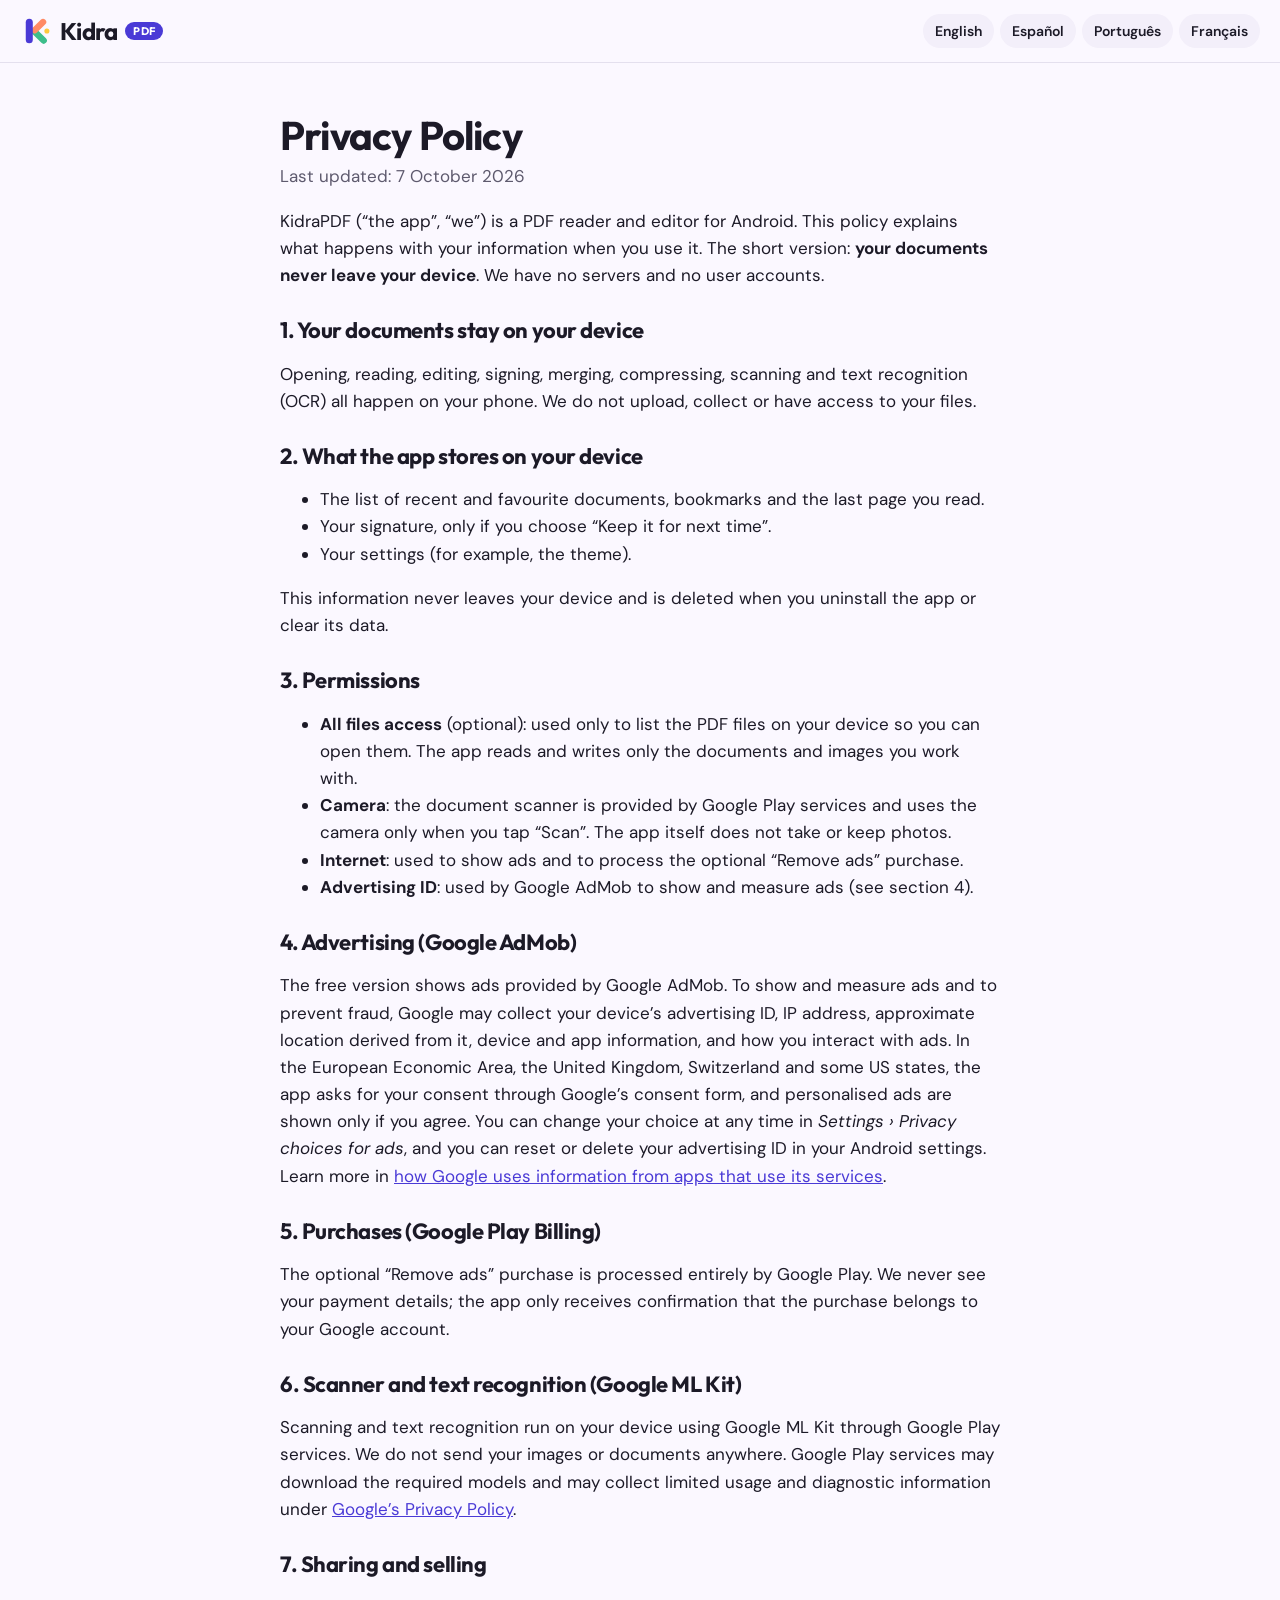
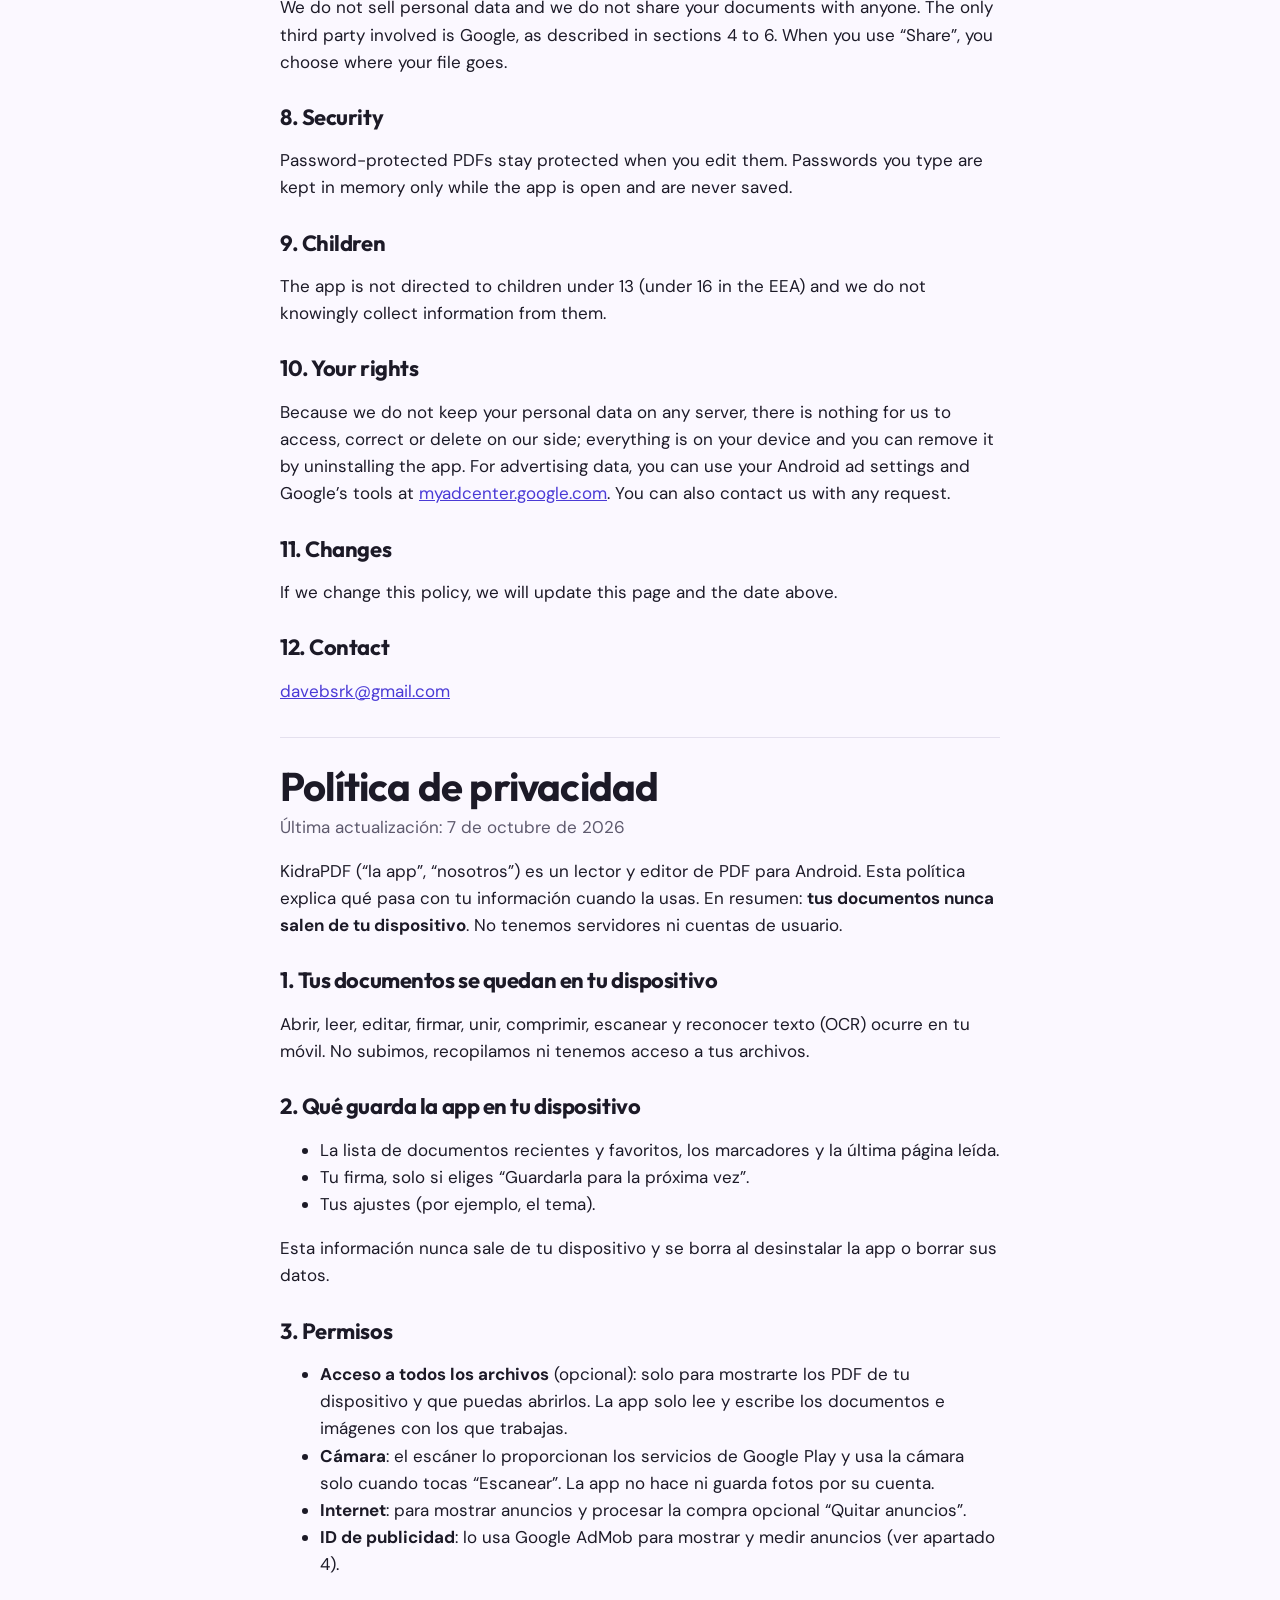
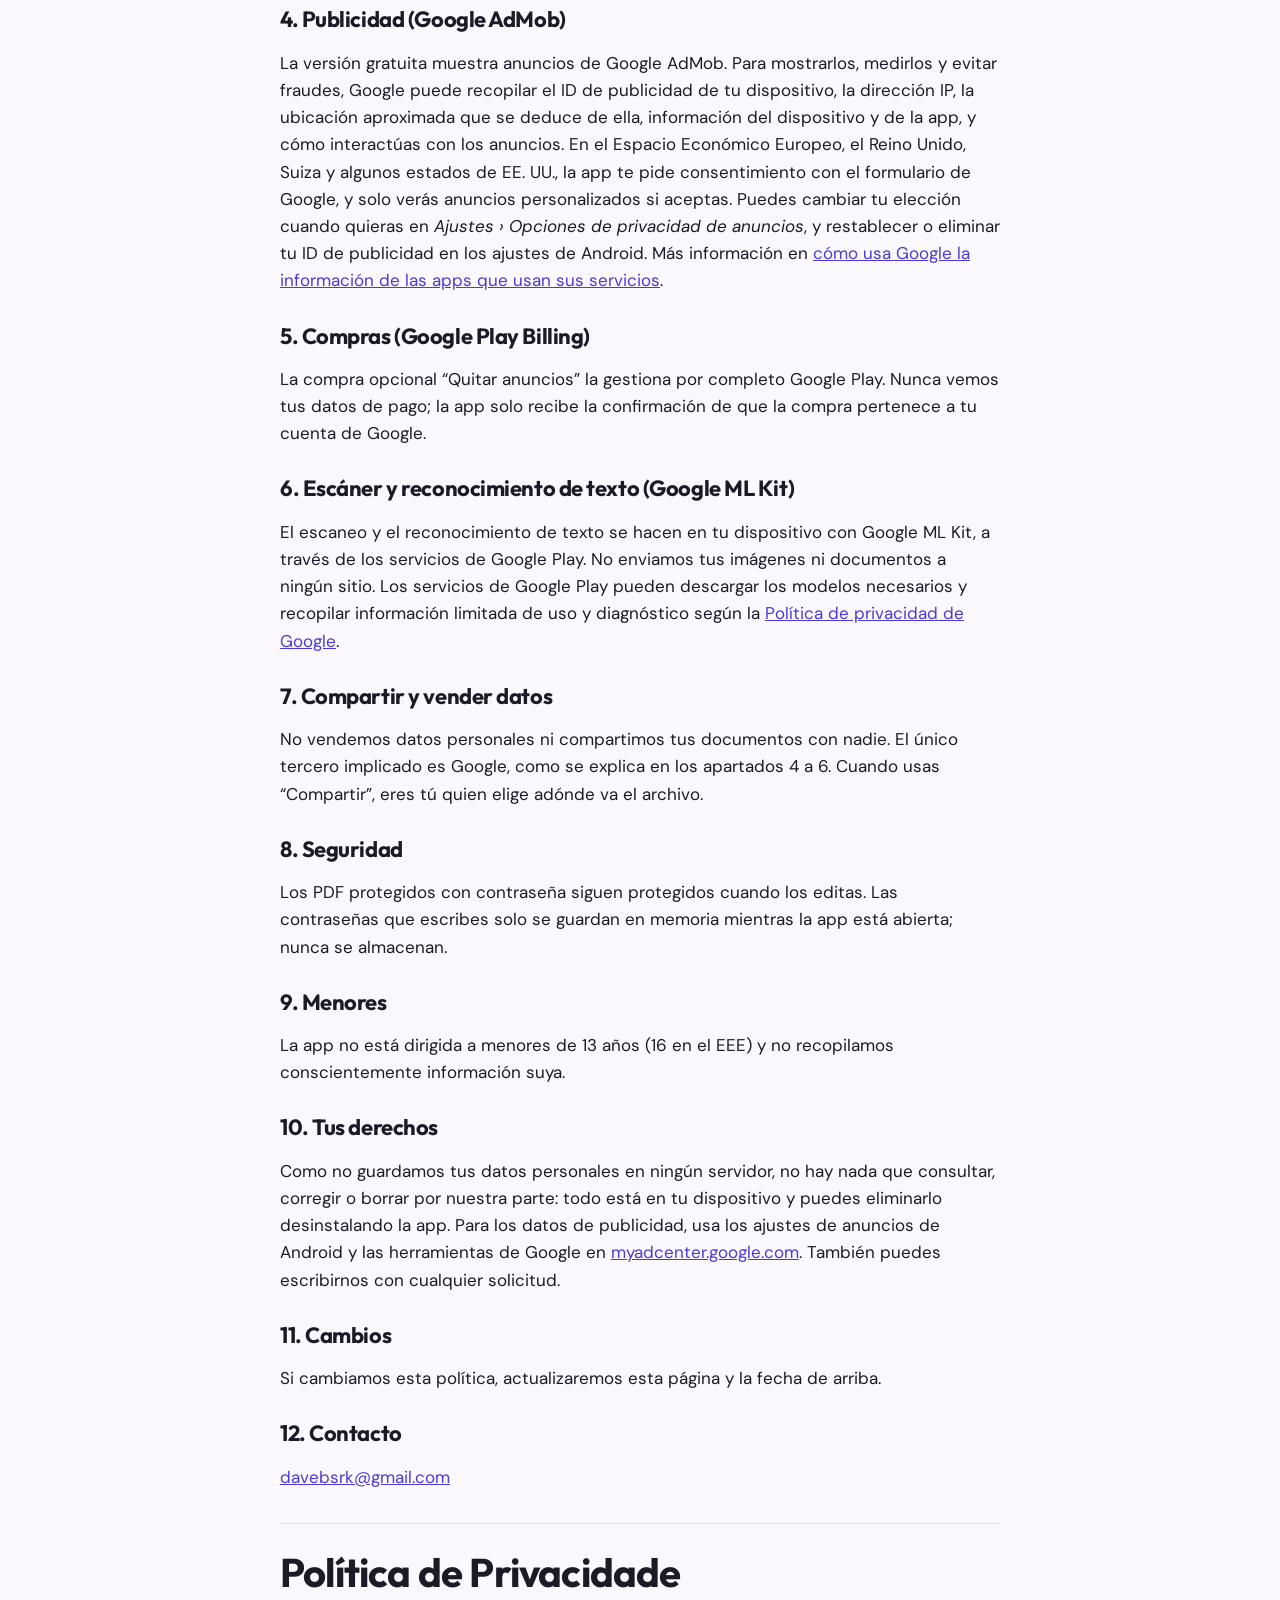
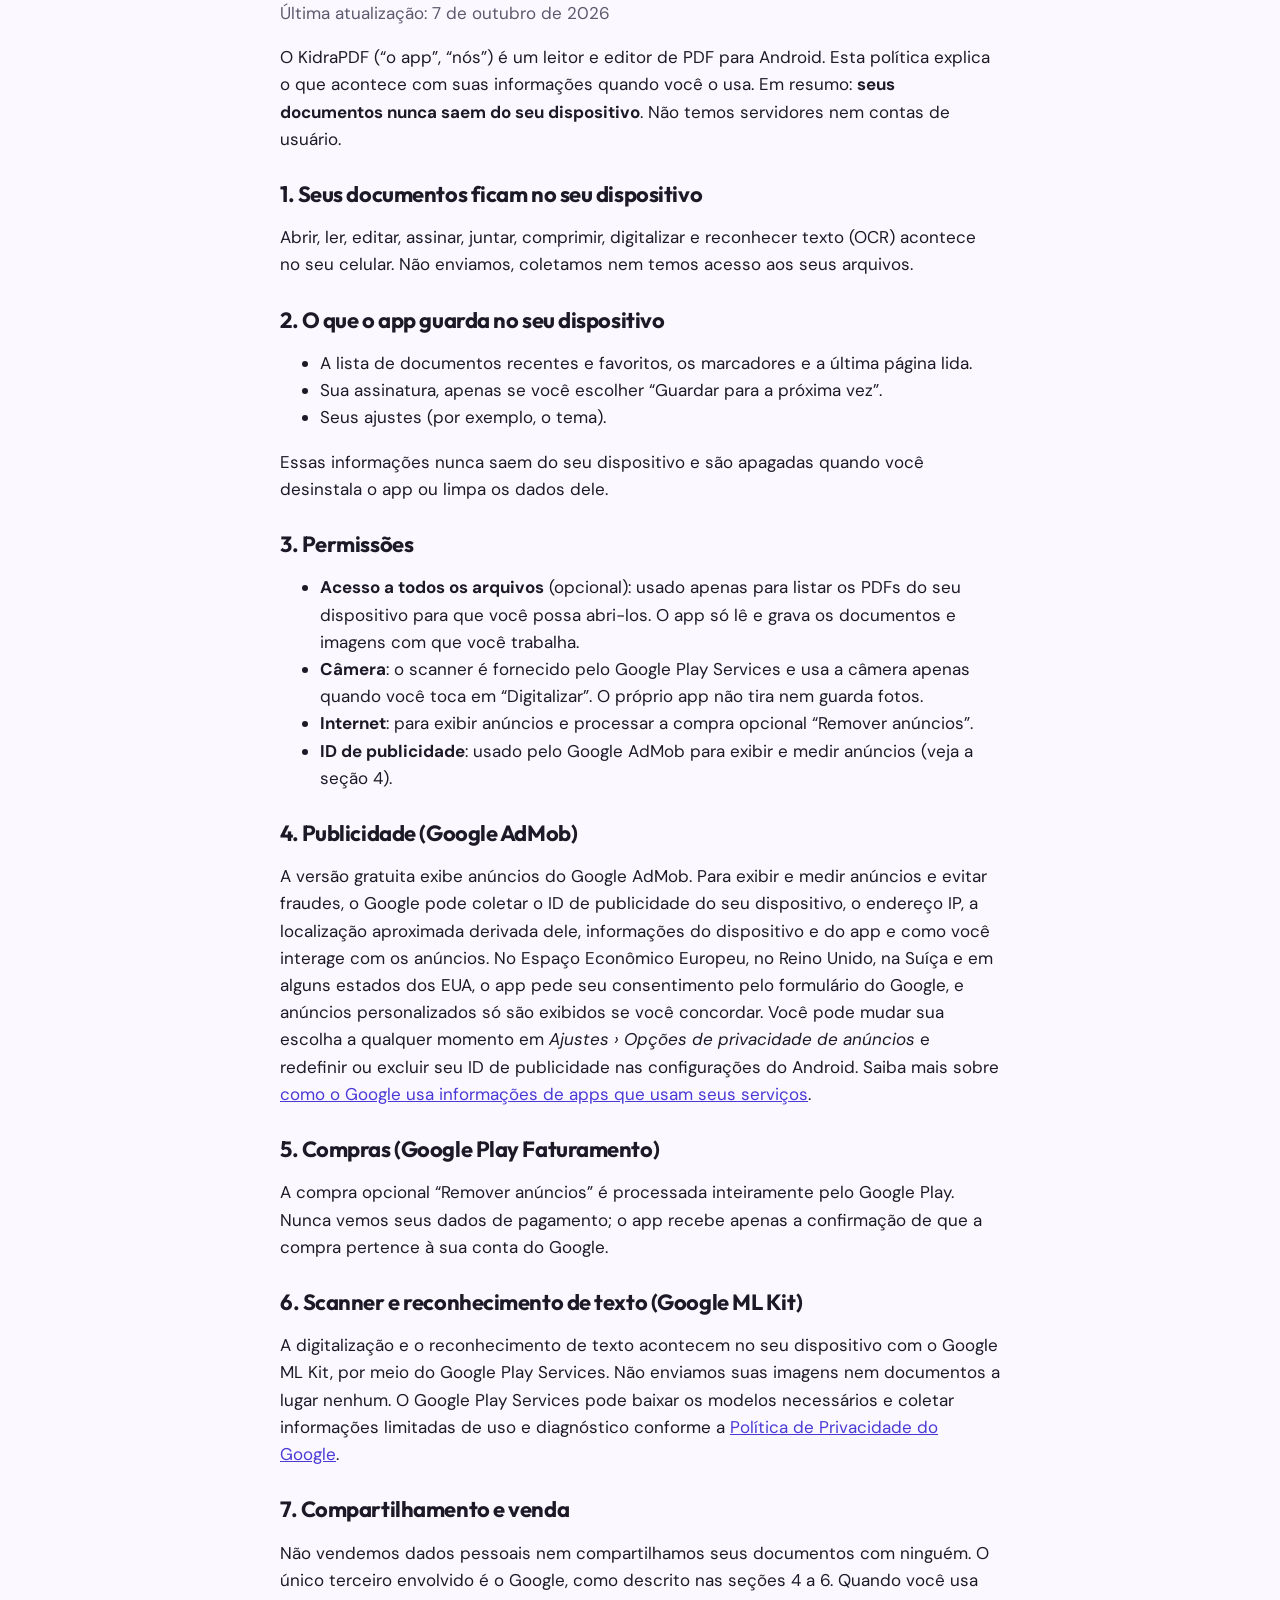
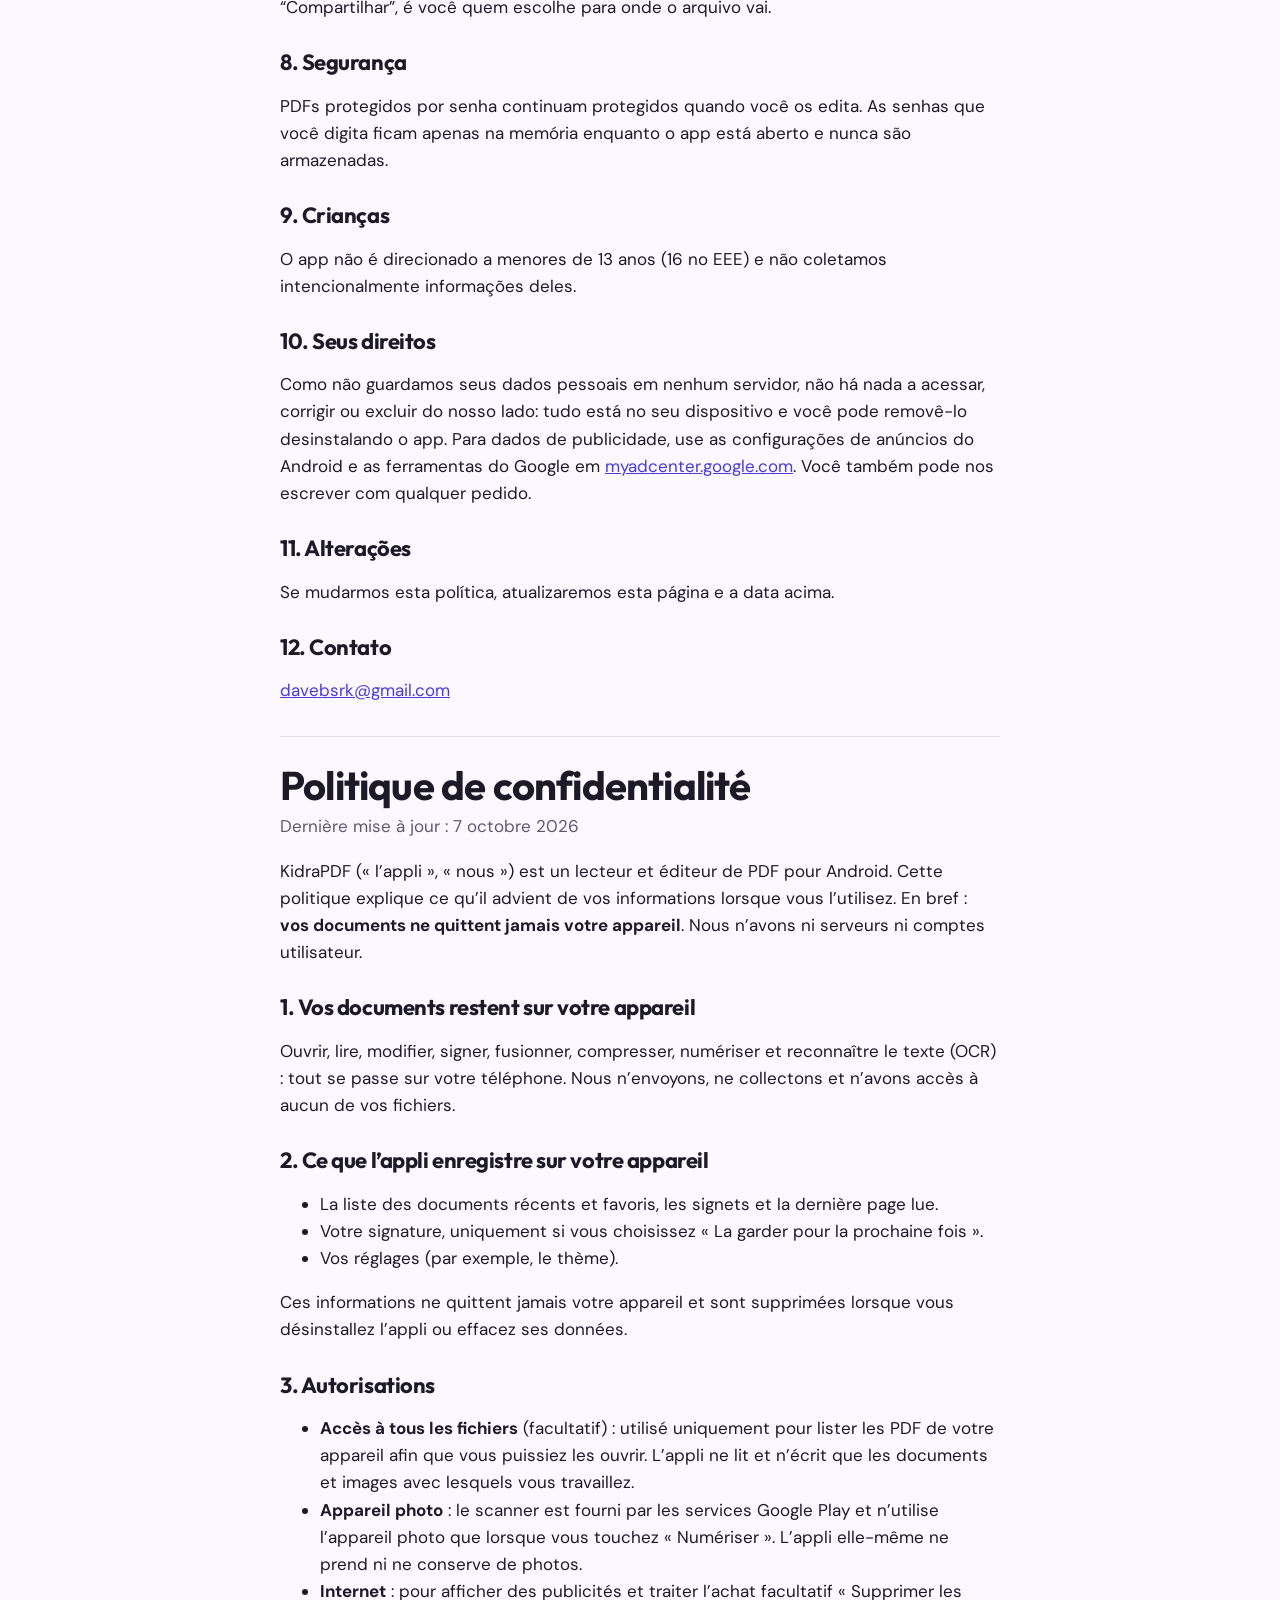
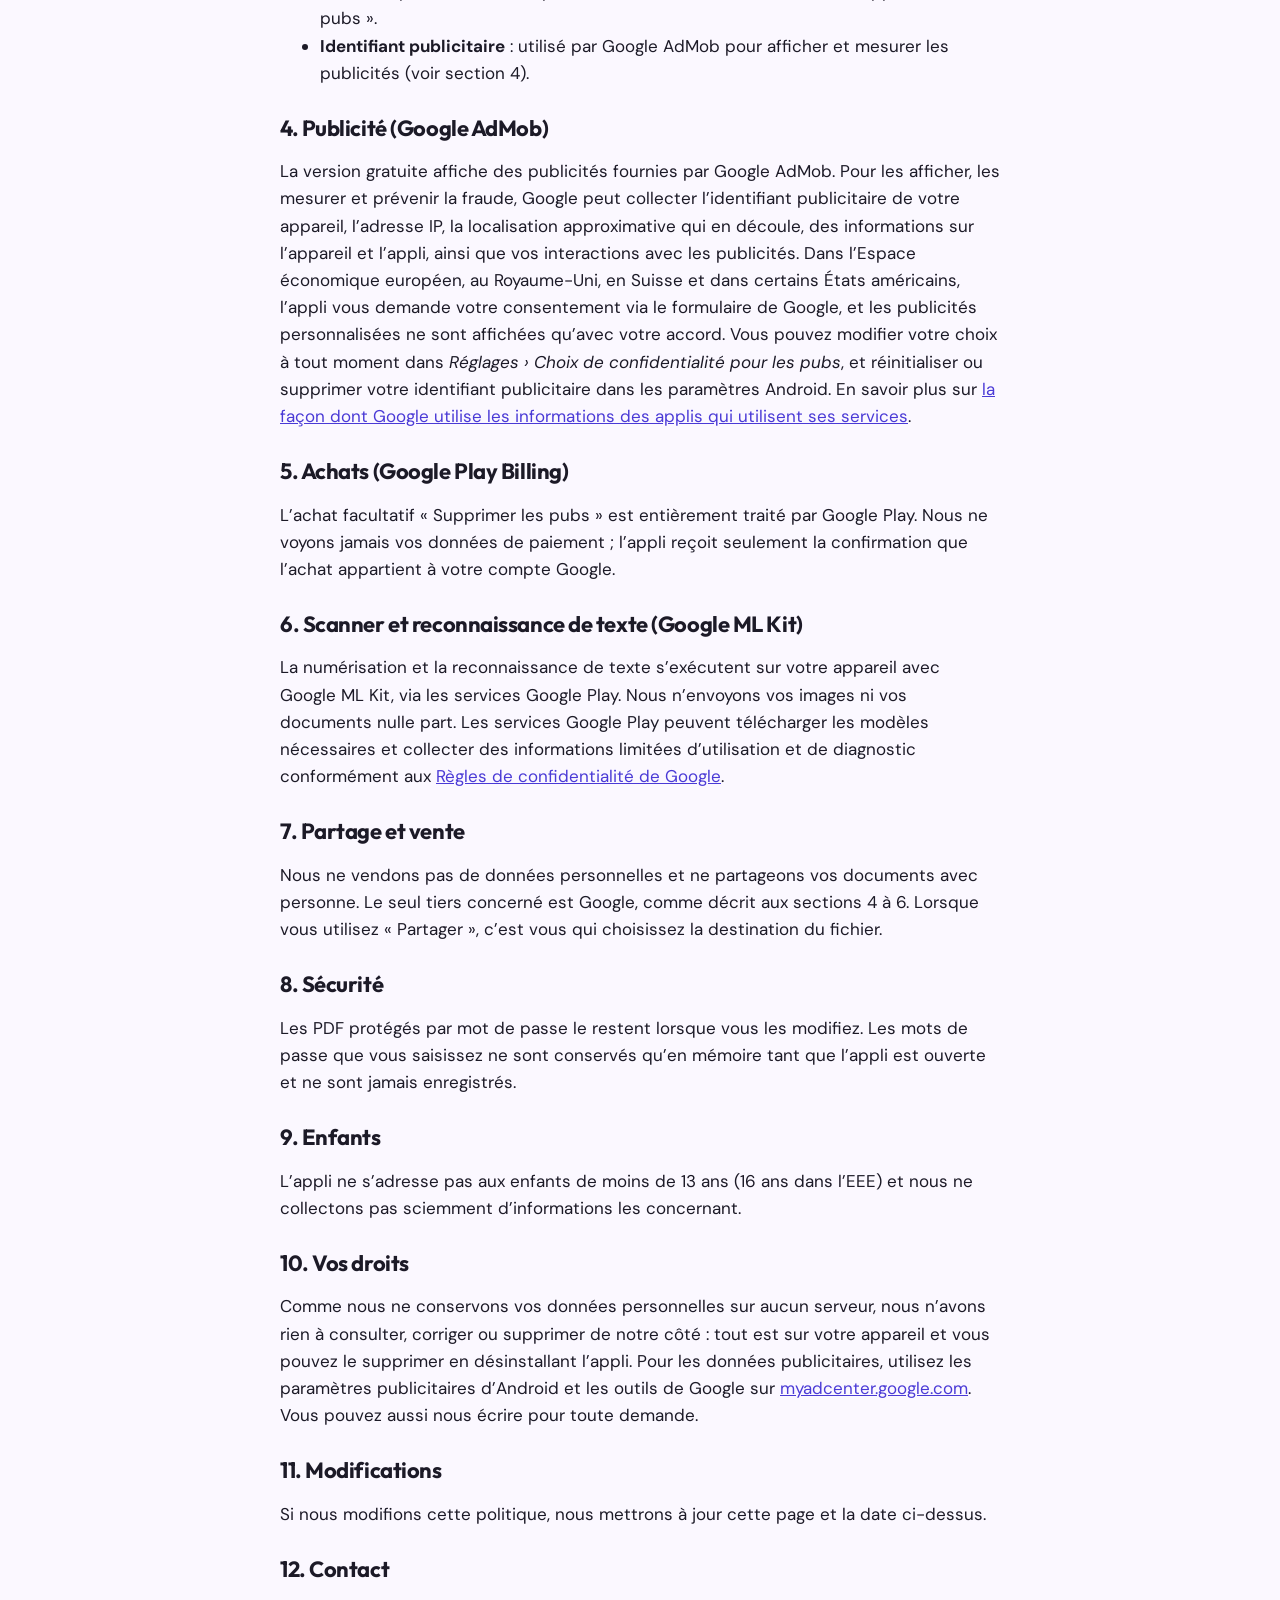
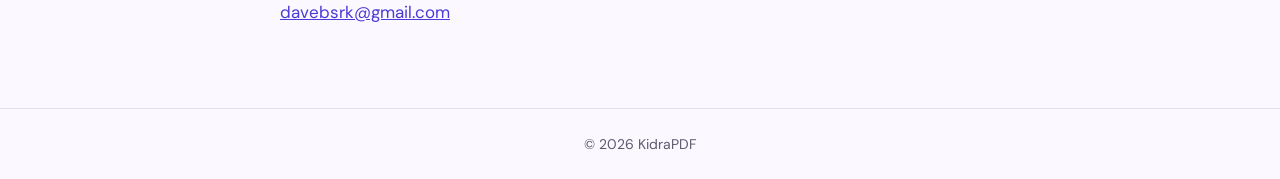
==== kidrapdf/privacy.html @ 8e96617f "Web de KidraPDF y política de privacidad Co-Authored-By: Claude Opus 5.5 <noreply@anthropic.com>" ====
<!doctype html>
<html lang="en">
<head>
<meta charset="utf-8">
<meta name="viewport" content="width=device-width, initial-scale=1">
<title>KidraPDF · Privacy Policy</title>
<meta name="description" content="KidraPDF privacy policy: your documents stay on your device.">
<link rel="icon" href="symbol.svg" type="image/svg+xml">
<link rel="preconnect" href="https://fonts.googleapis.com">
<link href="https://fonts.googleapis.com/css2?family=Outfit:wght@600;700&family=DM+Sans:opsz,wght@9..40,400;9..40,600&display=swap" rel="stylesheet">
<link rel="stylesheet" href="style.css">
</head>
<body>
<header class="bar">
  <a class="logo" href="./"><img src="symbol.svg" alt="" width="32" height="32"><span>Kidra</span><b>PDF</b></a>
  <nav class="langs" aria-label="Language"><a href="#en">English</a><a href="#es">Español</a><a href="#pt">Português</a><a href="#fr">Français</a></nav>
</header>
<main class="doc">

<!-- ENGLISH -->
<article id="en" lang="en">
<h1>Privacy Policy</h1>
<p class="muted">Last updated: 7 October 2026</p>
<p>KidraPDF (“the app”, “we”) is a PDF reader and editor for Android. This policy explains what happens with your information when you use it. The short version: <strong>your documents never leave your device</strong>. We have no servers and no user accounts.</p>

<h2>1. Your documents stay on your device</h2>
<p>Opening, reading, editing, signing, merging, compressing, scanning and text recognition (OCR) all happen on your phone. We do not upload, collect or have access to your files.</p>

<h2>2. What the app stores on your device</h2>
<ul>
<li>The list of recent and favourite documents, bookmarks and the last page you read.</li>
<li>Your signature, only if you choose “Keep it for next time”.</li>
<li>Your settings (for example, the theme).</li>
</ul>
<p>This information never leaves your device and is deleted when you uninstall the app or clear its data.</p>

<h2>3. Permissions</h2>
<ul>
<li><strong>All files access</strong> (optional): used only to list the PDF files on your device so you can open them. The app reads and writes only the documents and images you work with.</li>
<li><strong>Camera</strong>: the document scanner is provided by Google Play services and uses the camera only when you tap “Scan”. The app itself does not take or keep photos.</li>
<li><strong>Internet</strong>: used to show ads and to process the optional “Remove ads” purchase.</li>
<li><strong>Advertising ID</strong>: used by Google AdMob to show and measure ads (see section 4).</li>
</ul>

<h2>4. Advertising (Google AdMob)</h2>
<p>The free version shows ads provided by Google AdMob. To show and measure ads and to prevent fraud, Google may collect your device’s advertising ID, IP address, approximate location derived from it, device and app information, and how you interact with ads. In the European Economic Area, the United Kingdom, Switzerland and some US states, the app asks for your consent through Google’s consent form, and personalised ads are shown only if you agree. You can change your choice at any time in <em>Settings › Privacy choices for ads</em>, and you can reset or delete your advertising ID in your Android settings. Learn more in <a href="https://policies.google.com/technologies/ads">how Google uses information from apps that use its services</a>.</p>

<h2>5. Purchases (Google Play Billing)</h2>
<p>The optional “Remove ads” purchase is processed entirely by Google Play. We never see your payment details; the app only receives confirmation that the purchase belongs to your Google account.</p>

<h2>6. Scanner and text recognition (Google ML Kit)</h2>
<p>Scanning and text recognition run on your device using Google ML Kit through Google Play services. We do not send your images or documents anywhere. Google Play services may download the required models and may collect limited usage and diagnostic information under <a href="https://policies.google.com/privacy">Google’s Privacy Policy</a>.</p>

<h2>7. Sharing and selling</h2>
<p>We do not sell personal data and we do not share your documents with anyone. The only third party involved is Google, as described in sections 4 to 6. When you use “Share”, you choose where your file goes.</p>

<h2>8. Security</h2>
<p>Password-protected PDFs stay protected when you edit them. Passwords you type are kept in memory only while the app is open and are never saved.</p>

<h2>9. Children</h2>
<p>The app is not directed to children under 13 (under 16 in the EEA) and we do not knowingly collect information from them.</p>

<h2>10. Your rights</h2>
<p>Because we do not keep your personal data on any server, there is nothing for us to access, correct or delete on our side; everything is on your device and you can remove it by uninstalling the app. For advertising data, you can use your Android ad settings and Google’s tools at <a href="https://myadcenter.google.com">myadcenter.google.com</a>. You can also contact us with any request.</p>

<h2>11. Changes</h2>
<p>If we change this policy, we will update this page and the date above.</p>

<h2>12. Contact</h2>
<p><a href="mailto:davebsrk@gmail.com">davebsrk@gmail.com</a></p>
</article>

<!-- ESPAÑOL -->
<article id="es" lang="es">
<h1>Política de privacidad</h1>
<p class="muted">Última actualización: 7 de octubre de 2026</p>
<p>KidraPDF (“la app”, “nosotros”) es un lector y editor de PDF para Android. Esta política explica qué pasa con tu información cuando la usas. En resumen: <strong>tus documentos nunca salen de tu dispositivo</strong>. No tenemos servidores ni cuentas de usuario.</p>

<h2>1. Tus documentos se quedan en tu dispositivo</h2>
<p>Abrir, leer, editar, firmar, unir, comprimir, escanear y reconocer texto (OCR) ocurre en tu móvil. No subimos, recopilamos ni tenemos acceso a tus archivos.</p>

<h2>2. Qué guarda la app en tu dispositivo</h2>
<ul>
<li>La lista de documentos recientes y favoritos, los marcadores y la última página leída.</li>
<li>Tu firma, solo si eliges “Guardarla para la próxima vez”.</li>
<li>Tus ajustes (por ejemplo, el tema).</li>
</ul>
<p>Esta información nunca sale de tu dispositivo y se borra al desinstalar la app o borrar sus datos.</p>

<h2>3. Permisos</h2>
<ul>
<li><strong>Acceso a todos los archivos</strong> (opcional): solo para mostrarte los PDF de tu dispositivo y que puedas abrirlos. La app solo lee y escribe los documentos e imágenes con los que trabajas.</li>
<li><strong>Cámara</strong>: el escáner lo proporcionan los servicios de Google Play y usa la cámara solo cuando tocas “Escanear”. La app no hace ni guarda fotos por su cuenta.</li>
<li><strong>Internet</strong>: para mostrar anuncios y procesar la compra opcional “Quitar anuncios”.</li>
<li><strong>ID de publicidad</strong>: lo usa Google AdMob para mostrar y medir anuncios (ver apartado 4).</li>
</ul>

<h2>4. Publicidad (Google AdMob)</h2>
<p>La versión gratuita muestra anuncios de Google AdMob. Para mostrarlos, medirlos y evitar fraudes, Google puede recopilar el ID de publicidad de tu dispositivo, la dirección IP, la ubicación aproximada que se deduce de ella, información del dispositivo y de la app, y cómo interactúas con los anuncios. En el Espacio Económico Europeo, el Reino Unido, Suiza y algunos estados de EE. UU., la app te pide consentimiento con el formulario de Google, y solo verás anuncios personalizados si aceptas. Puedes cambiar tu elección cuando quieras en <em>Ajustes › Opciones de privacidad de anuncios</em>, y restablecer o eliminar tu ID de publicidad en los ajustes de Android. Más información en <a href="https://policies.google.com/technologies/ads?hl=es">cómo usa Google la información de las apps que usan sus servicios</a>.</p>

<h2>5. Compras (Google Play Billing)</h2>
<p>La compra opcional “Quitar anuncios” la gestiona por completo Google Play. Nunca vemos tus datos de pago; la app solo recibe la confirmación de que la compra pertenece a tu cuenta de Google.</p>

<h2>6. Escáner y reconocimiento de texto (Google ML Kit)</h2>
<p>El escaneo y el reconocimiento de texto se hacen en tu dispositivo con Google ML Kit, a través de los servicios de Google Play. No enviamos tus imágenes ni documentos a ningún sitio. Los servicios de Google Play pueden descargar los modelos necesarios y recopilar información limitada de uso y diagnóstico según la <a href="https://policies.google.com/privacy?hl=es">Política de privacidad de Google</a>.</p>

<h2>7. Compartir y vender datos</h2>
<p>No vendemos datos personales ni compartimos tus documentos con nadie. El único tercero implicado es Google, como se explica en los apartados 4 a 6. Cuando usas “Compartir”, eres tú quien elige adónde va el archivo.</p>

<h2>8. Seguridad</h2>
<p>Los PDF protegidos con contraseña siguen protegidos cuando los editas. Las contraseñas que escribes solo se guardan en memoria mientras la app está abierta; nunca se almacenan.</p>

<h2>9. Menores</h2>
<p>La app no está dirigida a menores de 13 años (16 en el EEE) y no recopilamos conscientemente información suya.</p>

<h2>10. Tus derechos</h2>
<p>Como no guardamos tus datos personales en ningún servidor, no hay nada que consultar, corregir o borrar por nuestra parte: todo está en tu dispositivo y puedes eliminarlo desinstalando la app. Para los datos de publicidad, usa los ajustes de anuncios de Android y las herramientas de Google en <a href="https://myadcenter.google.com">myadcenter.google.com</a>. También puedes escribirnos con cualquier solicitud.</p>

<h2>11. Cambios</h2>
<p>Si cambiamos esta política, actualizaremos esta página y la fecha de arriba.</p>

<h2>12. Contacto</h2>
<p><a href="mailto:davebsrk@gmail.com">davebsrk@gmail.com</a></p>
</article>

<!-- PORTUGUÊS -->
<article id="pt" lang="pt-BR">
<h1>Política de Privacidade</h1>
<p class="muted">Última atualização: 7 de outubro de 2026</p>
<p>O KidraPDF (“o app”, “nós”) é um leitor e editor de PDF para Android. Esta política explica o que acontece com suas informações quando você o usa. Em resumo: <strong>seus documentos nunca saem do seu dispositivo</strong>. Não temos servidores nem contas de usuário.</p>

<h2>1. Seus documentos ficam no seu dispositivo</h2>
<p>Abrir, ler, editar, assinar, juntar, comprimir, digitalizar e reconhecer texto (OCR) acontece no seu celular. Não enviamos, coletamos nem temos acesso aos seus arquivos.</p>

<h2>2. O que o app guarda no seu dispositivo</h2>
<ul>
<li>A lista de documentos recentes e favoritos, os marcadores e a última página lida.</li>
<li>Sua assinatura, apenas se você escolher “Guardar para a próxima vez”.</li>
<li>Seus ajustes (por exemplo, o tema).</li>
</ul>
<p>Essas informações nunca saem do seu dispositivo e são apagadas quando você desinstala o app ou limpa os dados dele.</p>

<h2>3. Permissões</h2>
<ul>
<li><strong>Acesso a todos os arquivos</strong> (opcional): usado apenas para listar os PDFs do seu dispositivo para que você possa abri-los. O app só lê e grava os documentos e imagens com que você trabalha.</li>
<li><strong>Câmera</strong>: o scanner é fornecido pelo Google Play Services e usa a câmera apenas quando você toca em “Digitalizar”. O próprio app não tira nem guarda fotos.</li>
<li><strong>Internet</strong>: para exibir anúncios e processar a compra opcional “Remover anúncios”.</li>
<li><strong>ID de publicidade</strong>: usado pelo Google AdMob para exibir e medir anúncios (veja a seção 4).</li>
</ul>

<h2>4. Publicidade (Google AdMob)</h2>
<p>A versão gratuita exibe anúncios do Google AdMob. Para exibir e medir anúncios e evitar fraudes, o Google pode coletar o ID de publicidade do seu dispositivo, o endereço IP, a localização aproximada derivada dele, informações do dispositivo e do app e como você interage com os anúncios. No Espaço Econômico Europeu, no Reino Unido, na Suíça e em alguns estados dos EUA, o app pede seu consentimento pelo formulário do Google, e anúncios personalizados só são exibidos se você concordar. Você pode mudar sua escolha a qualquer momento em <em>Ajustes › Opções de privacidade de anúncios</em> e redefinir ou excluir seu ID de publicidade nas configurações do Android. Saiba mais sobre <a href="https://policies.google.com/technologies/ads?hl=pt-BR">como o Google usa informações de apps que usam seus serviços</a>.</p>

<h2>5. Compras (Google Play Faturamento)</h2>
<p>A compra opcional “Remover anúncios” é processada inteiramente pelo Google Play. Nunca vemos seus dados de pagamento; o app recebe apenas a confirmação de que a compra pertence à sua conta do Google.</p>

<h2>6. Scanner e reconhecimento de texto (Google ML Kit)</h2>
<p>A digitalização e o reconhecimento de texto acontecem no seu dispositivo com o Google ML Kit, por meio do Google Play Services. Não enviamos suas imagens nem documentos a lugar nenhum. O Google Play Services pode baixar os modelos necessários e coletar informações limitadas de uso e diagnóstico conforme a <a href="https://policies.google.com/privacy?hl=pt-BR">Política de Privacidade do Google</a>.</p>

<h2>7. Compartilhamento e venda</h2>
<p>Não vendemos dados pessoais nem compartilhamos seus documentos com ninguém. O único terceiro envolvido é o Google, como descrito nas seções 4 a 6. Quando você usa “Compartilhar”, é você quem escolhe para onde o arquivo vai.</p>

<h2>8. Segurança</h2>
<p>PDFs protegidos por senha continuam protegidos quando você os edita. As senhas que você digita ficam apenas na memória enquanto o app está aberto e nunca são armazenadas.</p>

<h2>9. Crianças</h2>
<p>O app não é direcionado a menores de 13 anos (16 no EEE) e não coletamos intencionalmente informações deles.</p>

<h2>10. Seus direitos</h2>
<p>Como não guardamos seus dados pessoais em nenhum servidor, não há nada a acessar, corrigir ou excluir do nosso lado: tudo está no seu dispositivo e você pode removê-lo desinstalando o app. Para dados de publicidade, use as configurações de anúncios do Android e as ferramentas do Google em <a href="https://myadcenter.google.com">myadcenter.google.com</a>. Você também pode nos escrever com qualquer pedido.</p>

<h2>11. Alterações</h2>
<p>Se mudarmos esta política, atualizaremos esta página e a data acima.</p>

<h2>12. Contato</h2>
<p><a href="mailto:davebsrk@gmail.com">davebsrk@gmail.com</a></p>
</article>

<!-- FRANÇAIS -->
<article id="fr" lang="fr">
<h1>Politique de confidentialité</h1>
<p class="muted">Dernière mise à jour : 7 octobre 2026</p>
<p>KidraPDF (« l’appli », « nous ») est un lecteur et éditeur de PDF pour Android. Cette politique explique ce qu’il advient de vos informations lorsque vous l’utilisez. En bref : <strong>vos documents ne quittent jamais votre appareil</strong>. Nous n’avons ni serveurs ni comptes utilisateur.</p>

<h2>1. Vos documents restent sur votre appareil</h2>
<p>Ouvrir, lire, modifier, signer, fusionner, compresser, numériser et reconnaître le texte (OCR) : tout se passe sur votre téléphone. Nous n’envoyons, ne collectons et n’avons accès à aucun de vos fichiers.</p>

<h2>2. Ce que l’appli enregistre sur votre appareil</h2>
<ul>
<li>La liste des documents récents et favoris, les signets et la dernière page lue.</li>
<li>Votre signature, uniquement si vous choisissez « La garder pour la prochaine fois ».</li>
<li>Vos réglages (par exemple, le thème).</li>
</ul>
<p>Ces informations ne quittent jamais votre appareil et sont supprimées lorsque vous désinstallez l’appli ou effacez ses données.</p>

<h2>3. Autorisations</h2>
<ul>
<li><strong>Accès à tous les fichiers</strong> (facultatif) : utilisé uniquement pour lister les PDF de votre appareil afin que vous puissiez les ouvrir. L’appli ne lit et n’écrit que les documents et images avec lesquels vous travaillez.</li>
<li><strong>Appareil photo</strong> : le scanner est fourni par les services Google Play et n’utilise l’appareil photo que lorsque vous touchez « Numériser ». L’appli elle-même ne prend ni ne conserve de photos.</li>
<li><strong>Internet</strong> : pour afficher des publicités et traiter l’achat facultatif « Supprimer les pubs ».</li>
<li><strong>Identifiant publicitaire</strong> : utilisé par Google AdMob pour afficher et mesurer les publicités (voir section 4).</li>
</ul>

<h2>4. Publicité (Google AdMob)</h2>
<p>La version gratuite affiche des publicités fournies par Google AdMob. Pour les afficher, les mesurer et prévenir la fraude, Google peut collecter l’identifiant publicitaire de votre appareil, l’adresse IP, la localisation approximative qui en découle, des informations sur l’appareil et l’appli, ainsi que vos interactions avec les publicités. Dans l’Espace économique européen, au Royaume-Uni, en Suisse et dans certains États américains, l’appli vous demande votre consentement via le formulaire de Google, et les publicités personnalisées ne sont affichées qu’avec votre accord. Vous pouvez modifier votre choix à tout moment dans <em>Réglages › Choix de confidentialité pour les pubs</em>, et réinitialiser ou supprimer votre identifiant publicitaire dans les paramètres Android. En savoir plus sur <a href="https://policies.google.com/technologies/ads?hl=fr">la façon dont Google utilise les informations des applis qui utilisent ses services</a>.</p>

<h2>5. Achats (Google Play Billing)</h2>
<p>L’achat facultatif « Supprimer les pubs » est entièrement traité par Google Play. Nous ne voyons jamais vos données de paiement ; l’appli reçoit seulement la confirmation que l’achat appartient à votre compte Google.</p>

<h2>6. Scanner et reconnaissance de texte (Google ML Kit)</h2>
<p>La numérisation et la reconnaissance de texte s’exécutent sur votre appareil avec Google ML Kit, via les services Google Play. Nous n’envoyons vos images ni vos documents nulle part. Les services Google Play peuvent télécharger les modèles nécessaires et collecter des informations limitées d’utilisation et de diagnostic conformément aux <a href="https://policies.google.com/privacy?hl=fr">Règles de confidentialité de Google</a>.</p>

<h2>7. Partage et vente</h2>
<p>Nous ne vendons pas de données personnelles et ne partageons vos documents avec personne. Le seul tiers concerné est Google, comme décrit aux sections 4 à 6. Lorsque vous utilisez « Partager », c’est vous qui choisissez la destination du fichier.</p>

<h2>8. Sécurité</h2>
<p>Les PDF protégés par mot de passe le restent lorsque vous les modifiez. Les mots de passe que vous saisissez ne sont conservés qu’en mémoire tant que l’appli est ouverte et ne sont jamais enregistrés.</p>

<h2>9. Enfants</h2>
<p>L’appli ne s’adresse pas aux enfants de moins de 13 ans (16 ans dans l’EEE) et nous ne collectons pas sciemment d’informations les concernant.</p>

<h2>10. Vos droits</h2>
<p>Comme nous ne conservons vos données personnelles sur aucun serveur, nous n’avons rien à consulter, corriger ou supprimer de notre côté : tout est sur votre appareil et vous pouvez le supprimer en désinstallant l’appli. Pour les données publicitaires, utilisez les paramètres publicitaires d’Android et les outils de Google sur <a href="https://myadcenter.google.com">myadcenter.google.com</a>. Vous pouvez aussi nous écrire pour toute demande.</p>

<h2>11. Modifications</h2>
<p>Si nous modifions cette politique, nous mettrons à jour cette page et la date ci-dessus.</p>

<h2>12. Contact</h2>
<p><a href="mailto:davebsrk@gmail.com">davebsrk@gmail.com</a></p>
</article>
</main>
<footer class="foot">© 2026 KidraPDF</footer>
</body>
</html>
---- kidrapdf/style.css ----
:root{--ink:#1C1A27;--muted:#5E5A6E;--ground:#FBF8FF;--card:#F3EFFA;--line:#E4E0EE;--indigo:#4A3AD6;--on-indigo:#fff}
@media (prefers-color-scheme:dark){:root{--ink:#E6E1F0;--muted:#C9C4D6;--ground:#131218;--card:#1E1C26;--line:#33313D;--indigo:#C6BFFF;--on-indigo:#1C1A27}}
*{box-sizing:border-box}
html{scroll-behavior:smooth;scroll-padding-top:84px}
body{margin:0;background:var(--ground);color:var(--ink);font:17px/1.6 'DM Sans',system-ui,sans-serif}
a{color:var(--indigo)}
.bar{position:sticky;top:0;z-index:2;display:flex;flex-wrap:wrap;gap:12px;align-items:center;justify-content:space-between;
  padding:14px 20px;background:color-mix(in srgb,var(--ground) 92%,transparent);backdrop-filter:blur(8px);border-bottom:1px solid var(--line)}
.logo{display:flex;align-items:center;gap:8px;text-decoration:none;color:var(--ink);font:700 24px 'Outfit',sans-serif;letter-spacing:-.03em}
.logo b{font-size:11px;letter-spacing:.02em;color:var(--on-indigo);background:var(--indigo);border-radius:99px;padding:2px 8px}
.langs{display:flex;flex-wrap:wrap;gap:6px}
.langs a{text-decoration:none;font-size:14px;font-weight:600;padding:6px 12px;border-radius:99px;background:var(--card);color:var(--ink)}
.doc{max-width:760px;margin:0 auto;padding:24px 20px 64px}
.doc article{padding-top:24px;border-top:1px solid var(--line);margin-top:32px}
.doc article:first-child{border-top:0;margin-top:0}
h1,h2{font-family:'Outfit',sans-serif;letter-spacing:-.02em;line-height:1.2}
h1{font-size:40px;margin:0 0 4px}
h2{font-size:22px;margin:28px 0 6px}
.muted{color:var(--muted);margin-top:0}
.hero{max-width:960px;margin:0 auto;padding:72px 20px 40px;display:flex;flex-wrap:wrap;gap:40px;align-items:center}
.hero>div{flex:1 1 340px}
.hero h1{font-size:clamp(40px,7vw,64px)}
.hero p{font-size:20px;color:var(--muted)}
.cta{display:inline-block;margin-top:12px;padding:14px 26px;border-radius:99px;background:var(--indigo);color:var(--on-indigo);text-decoration:none;font-weight:600}
.features{max-width:960px;margin:0 auto;padding:0 20px 64px;display:grid;grid-template-columns:repeat(auto-fit,minmax(220px,1fr));gap:16px}
.features div{background:var(--card);border-radius:24px;padding:22px}
.features h3{font:600 19px 'Outfit',sans-serif;margin:0 0 6px}
.features p{margin:0;color:var(--muted);font-size:15px}
.foot{text-align:center;color:var(--muted);font-size:14px;padding:24px;border-top:1px solid var(--line)}
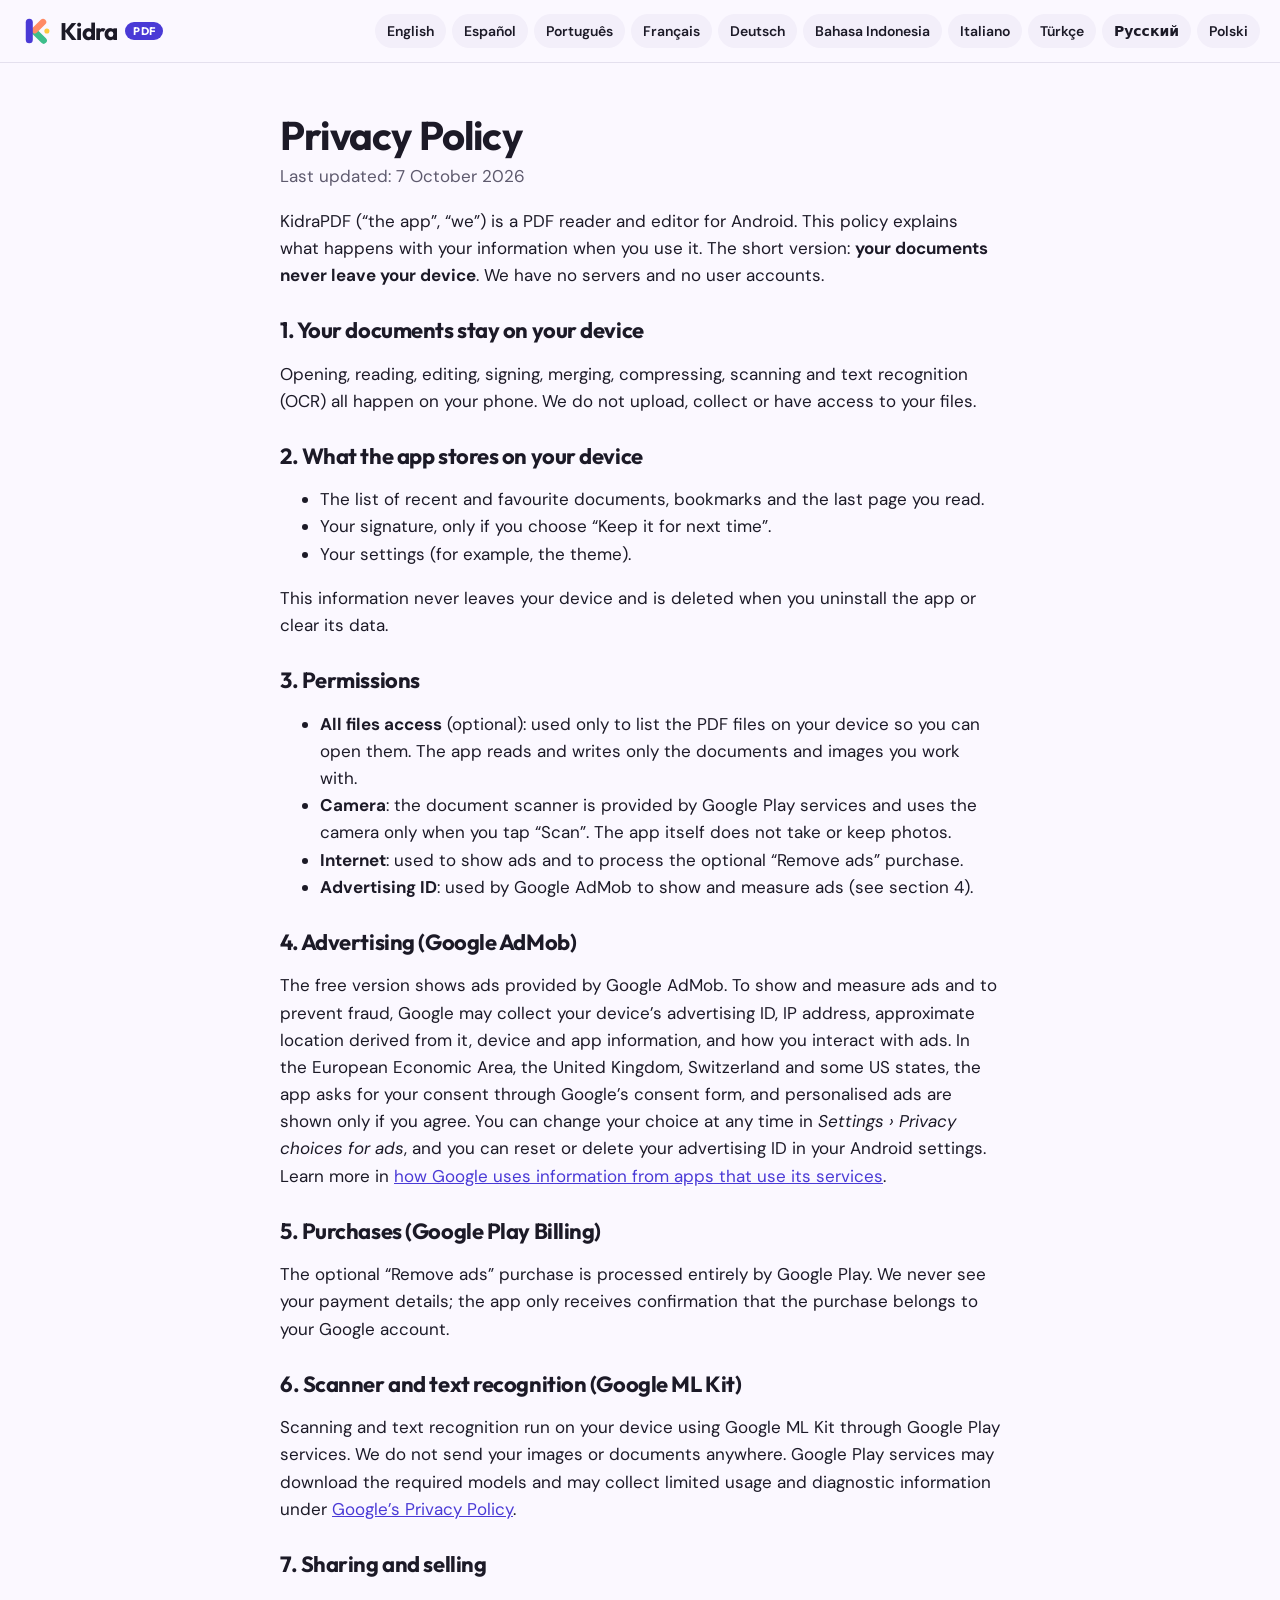
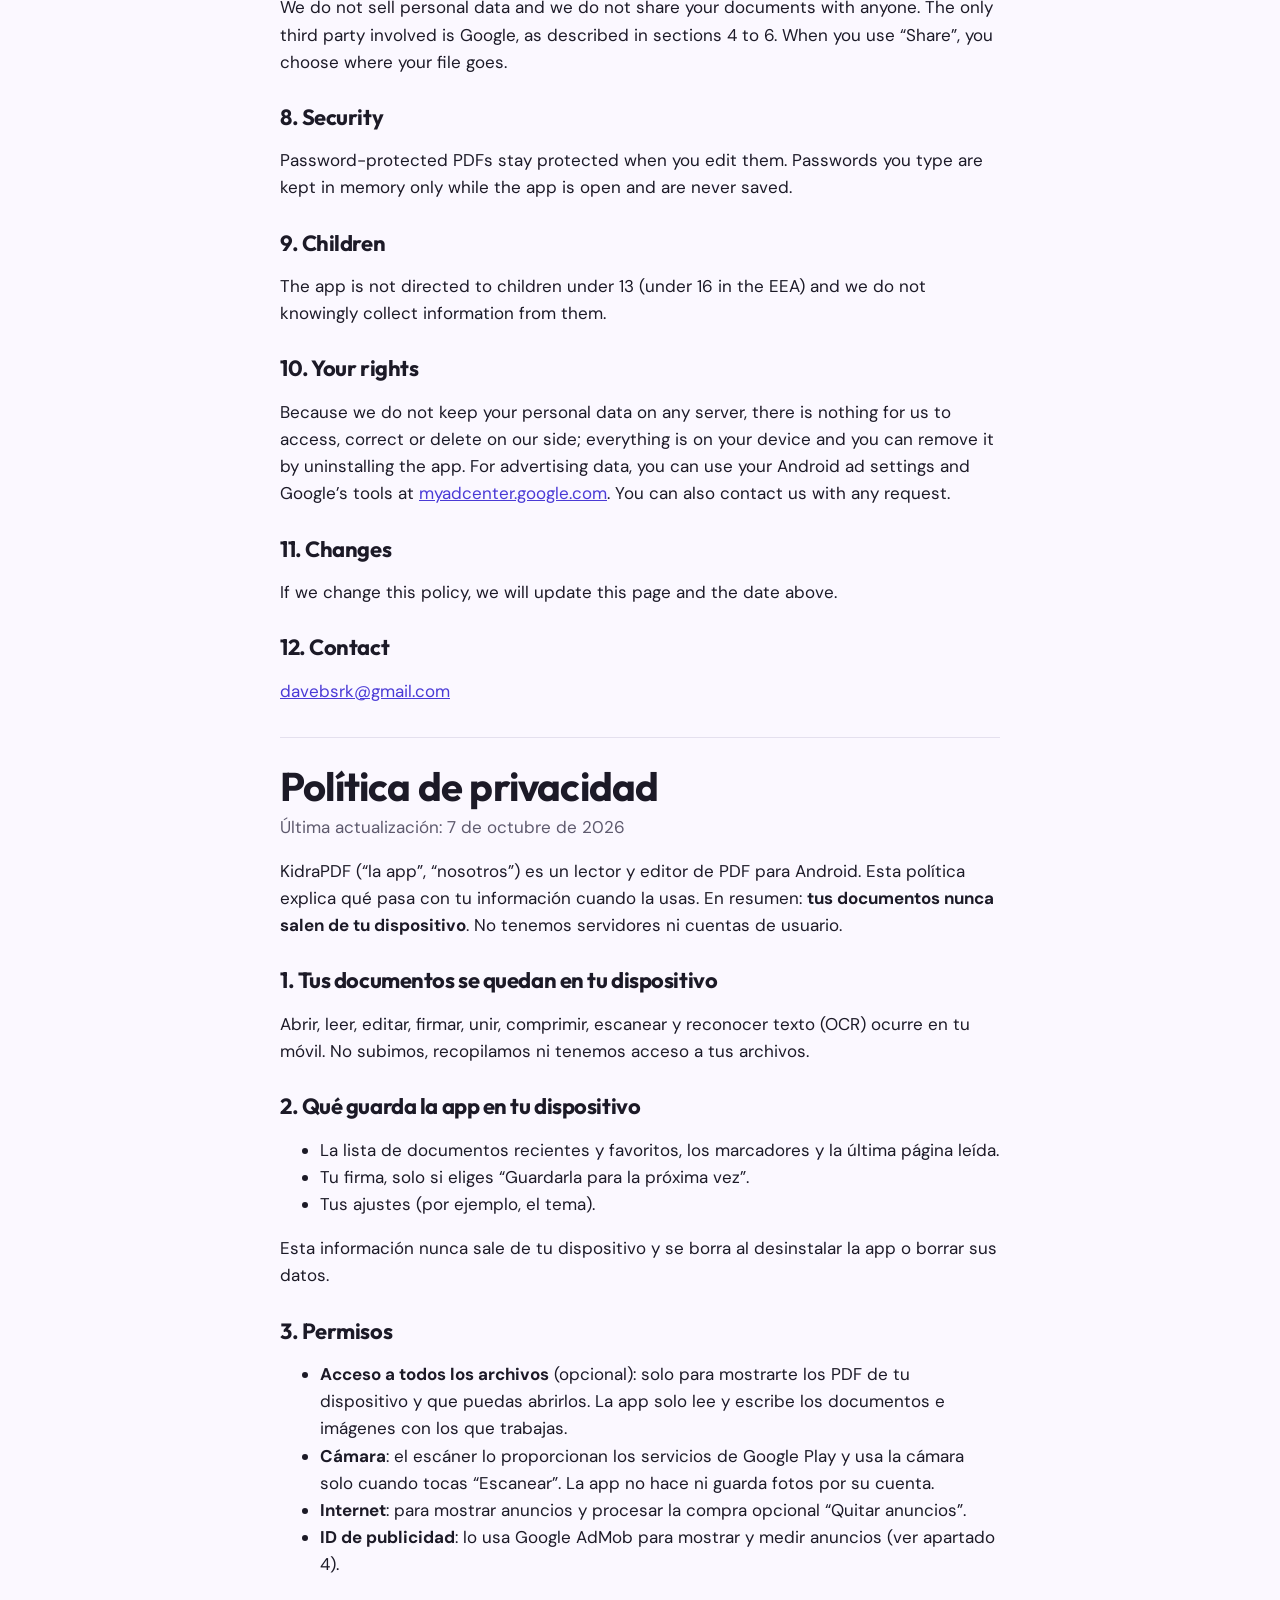
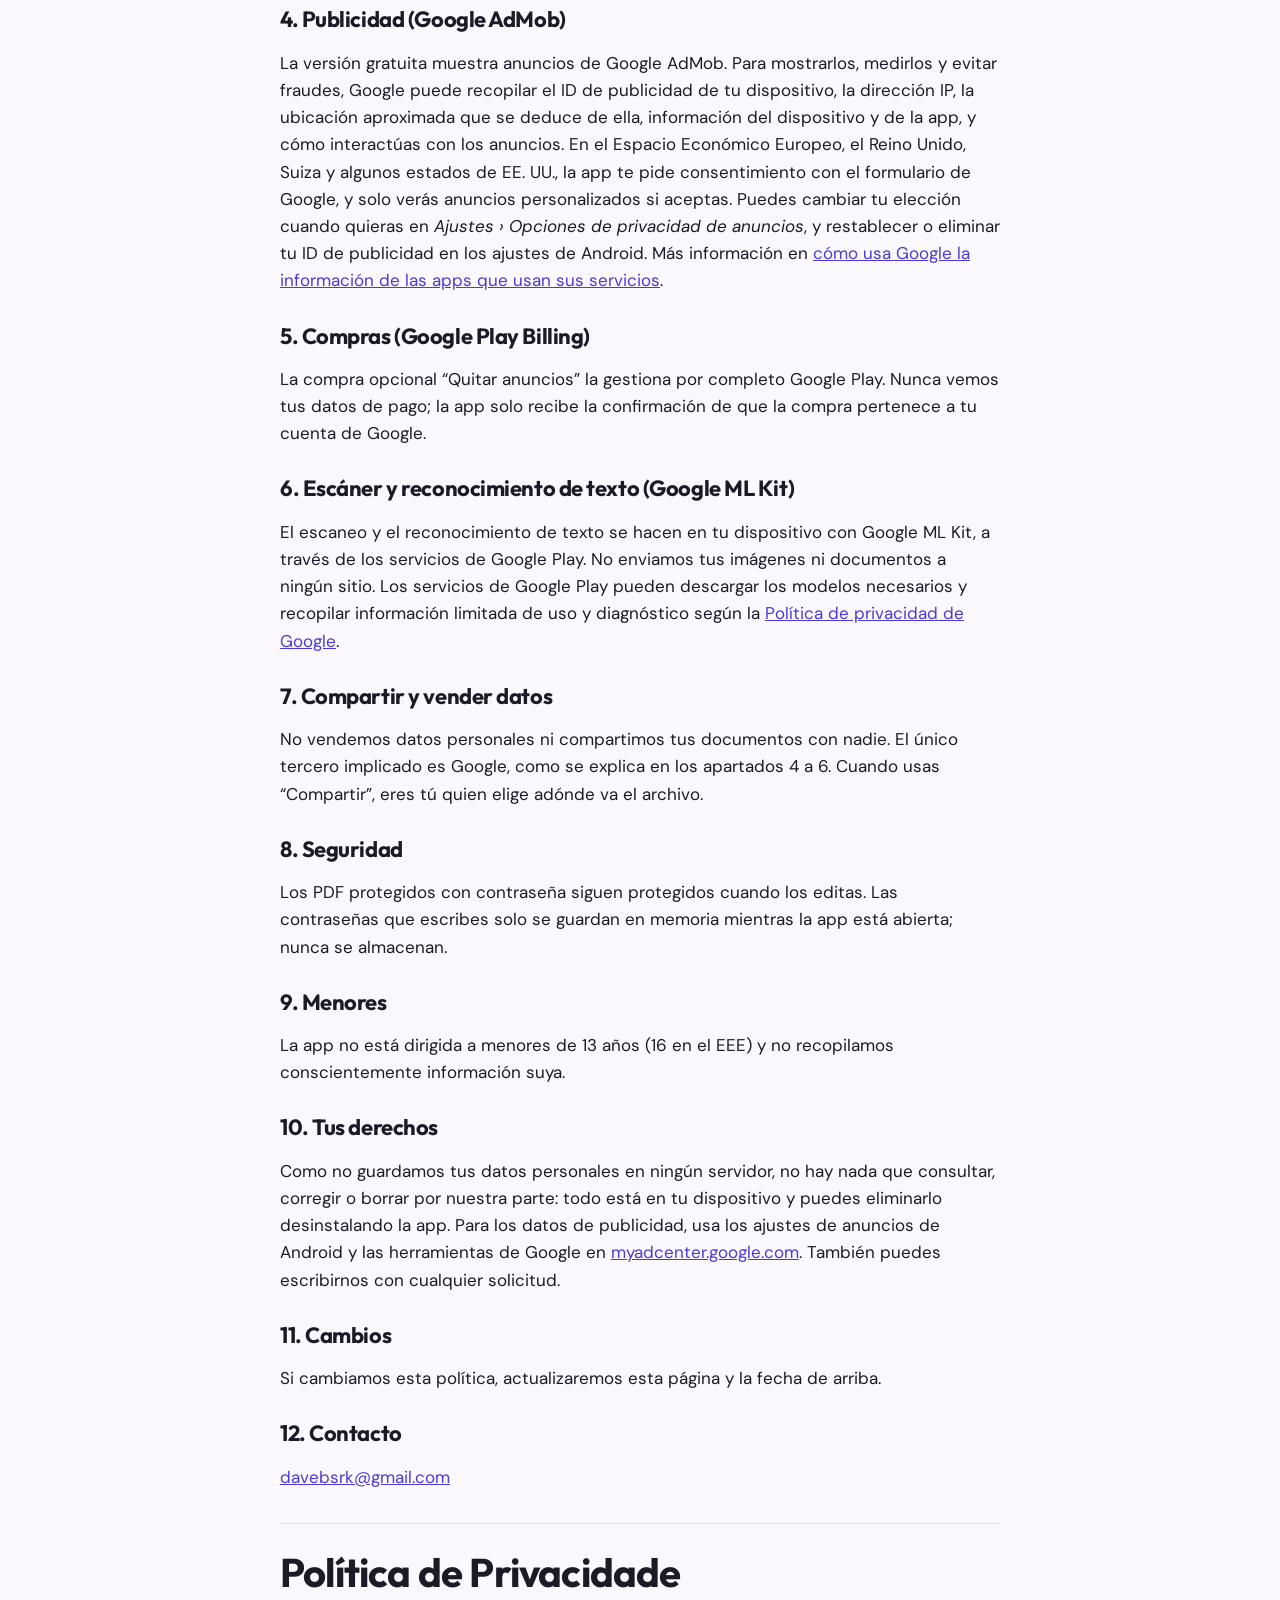
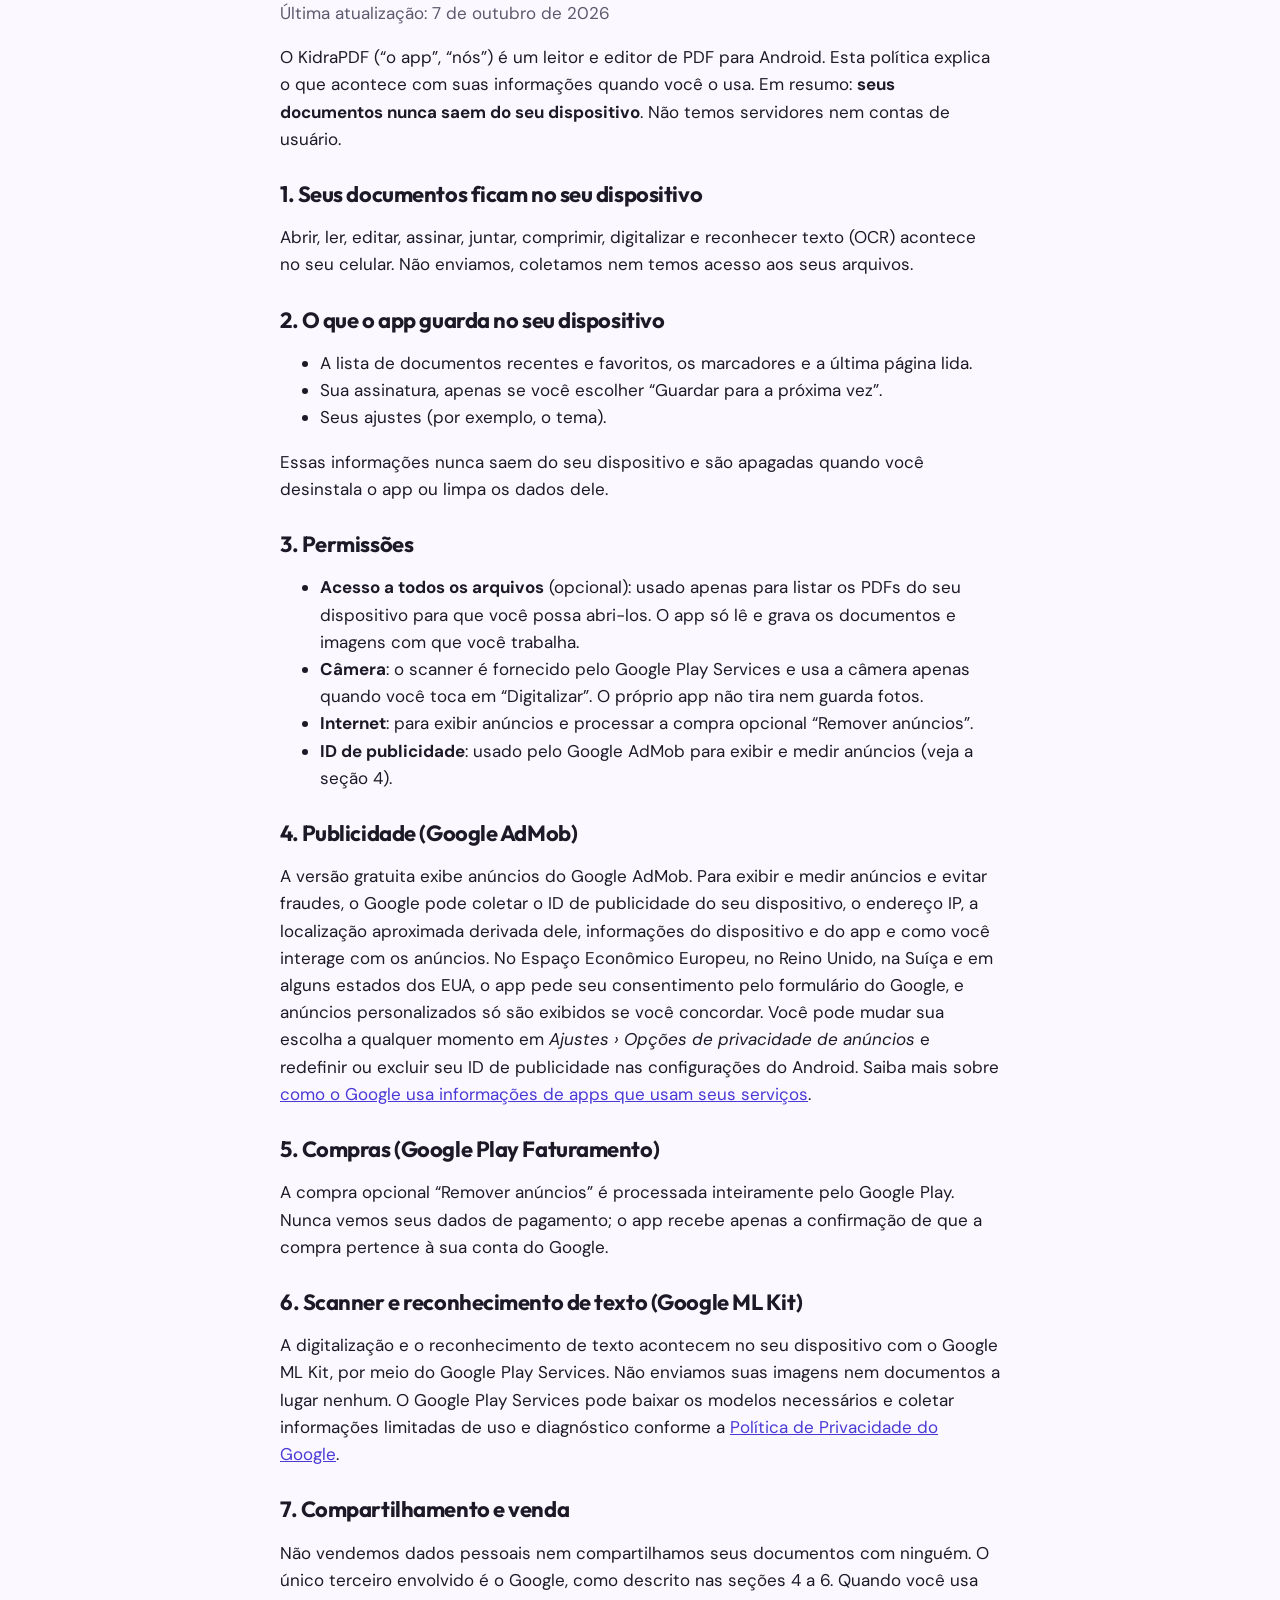
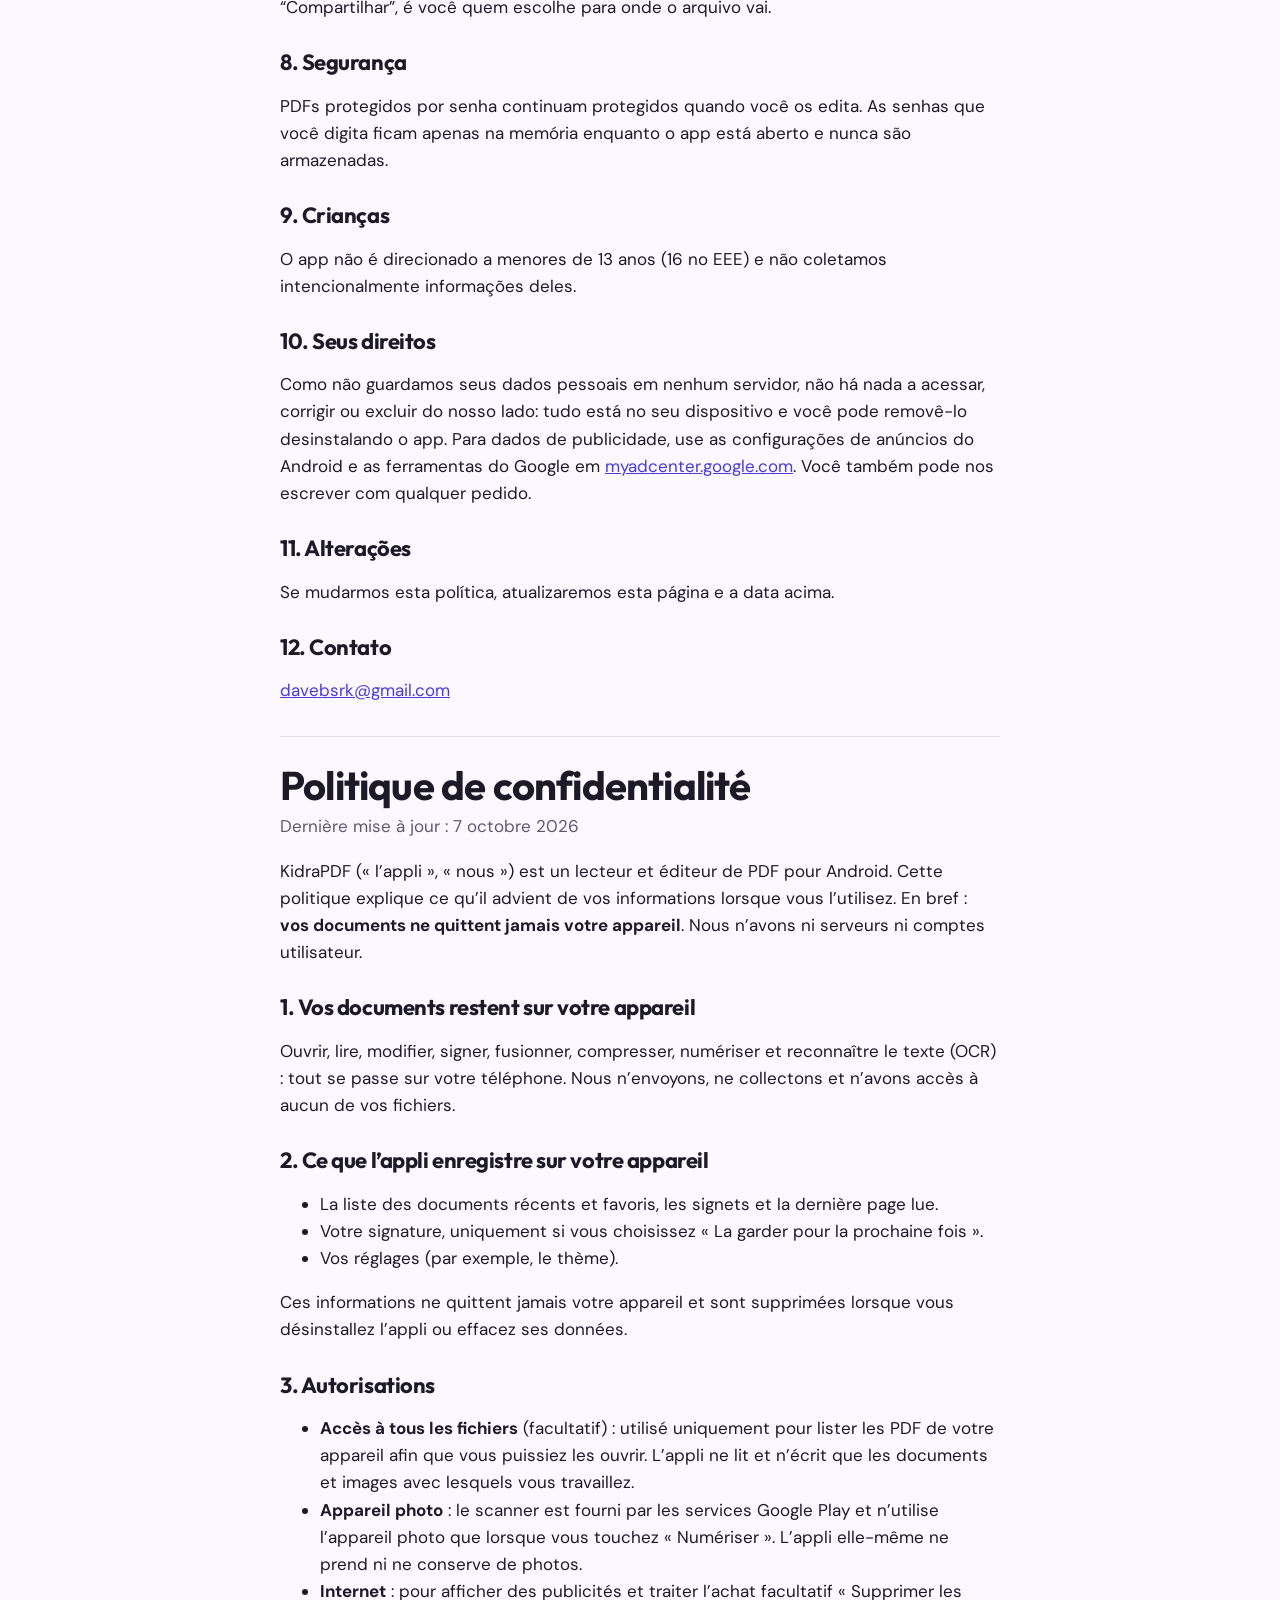
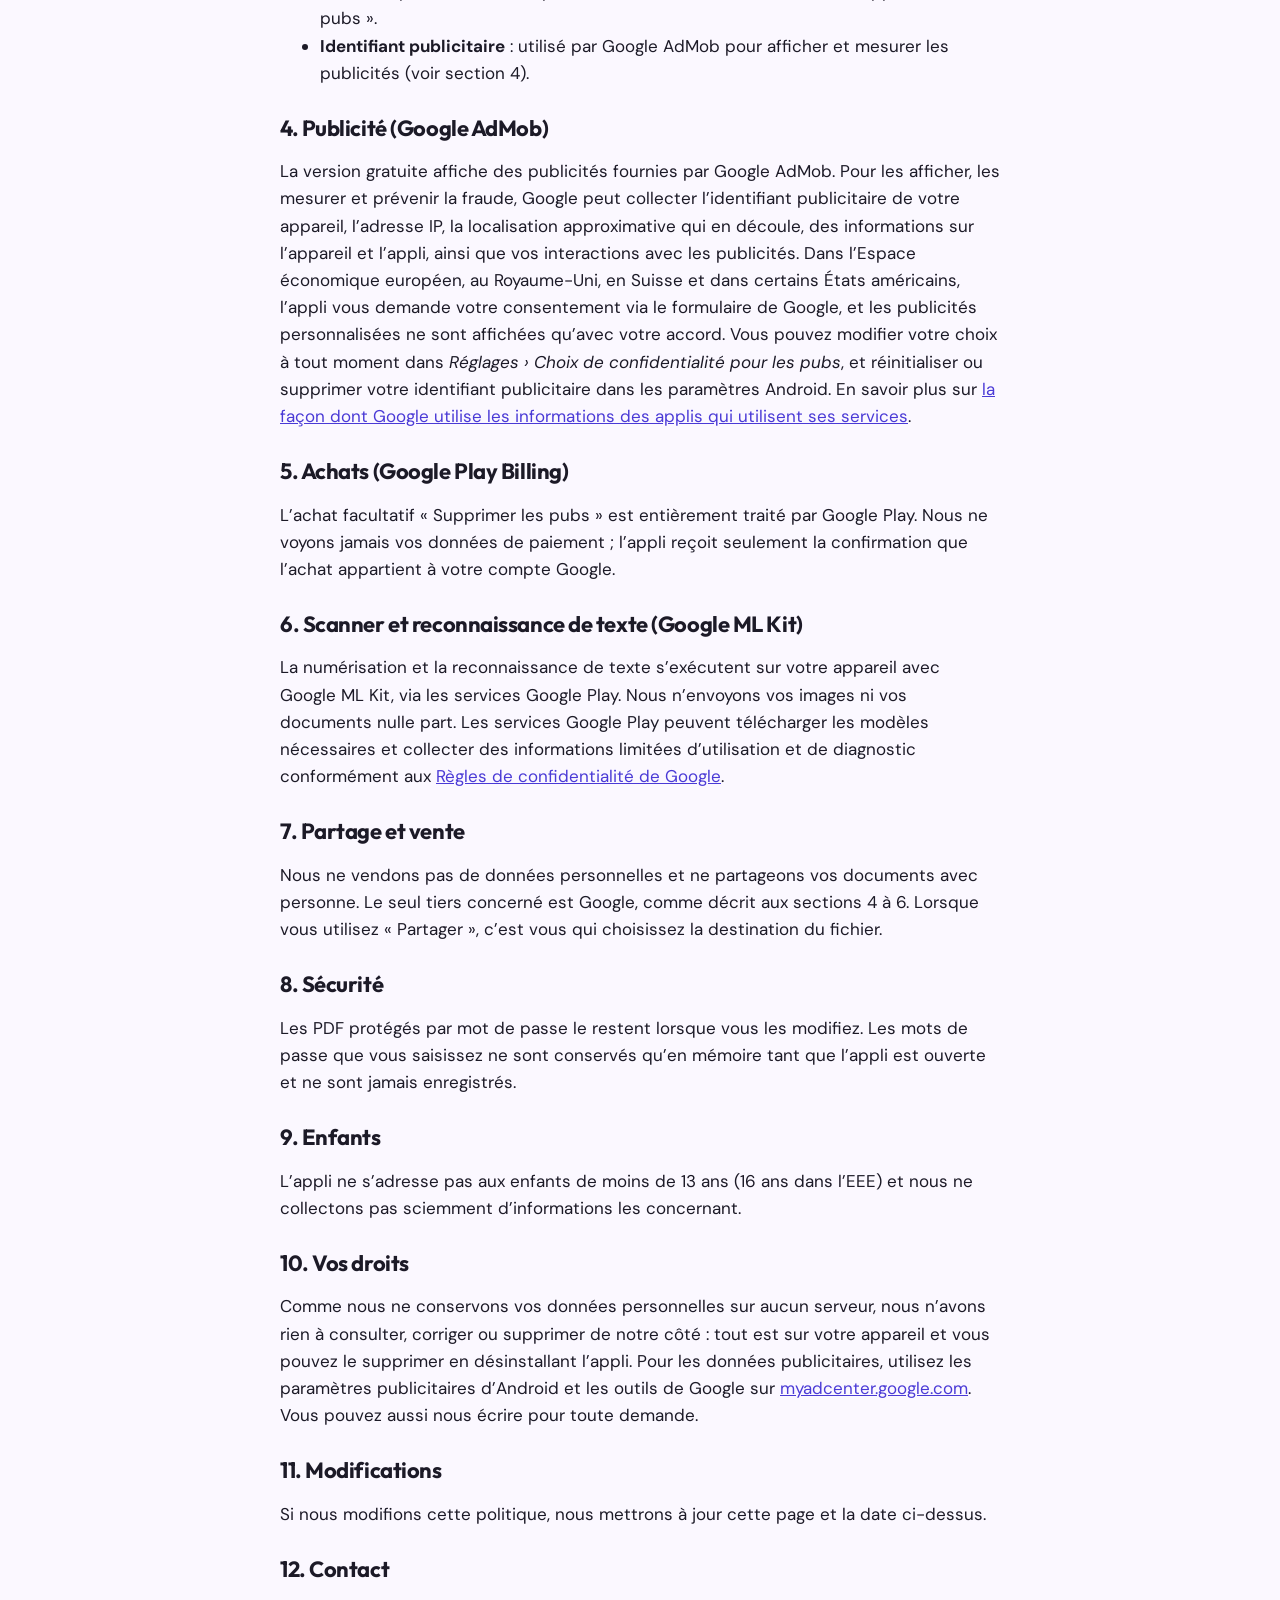
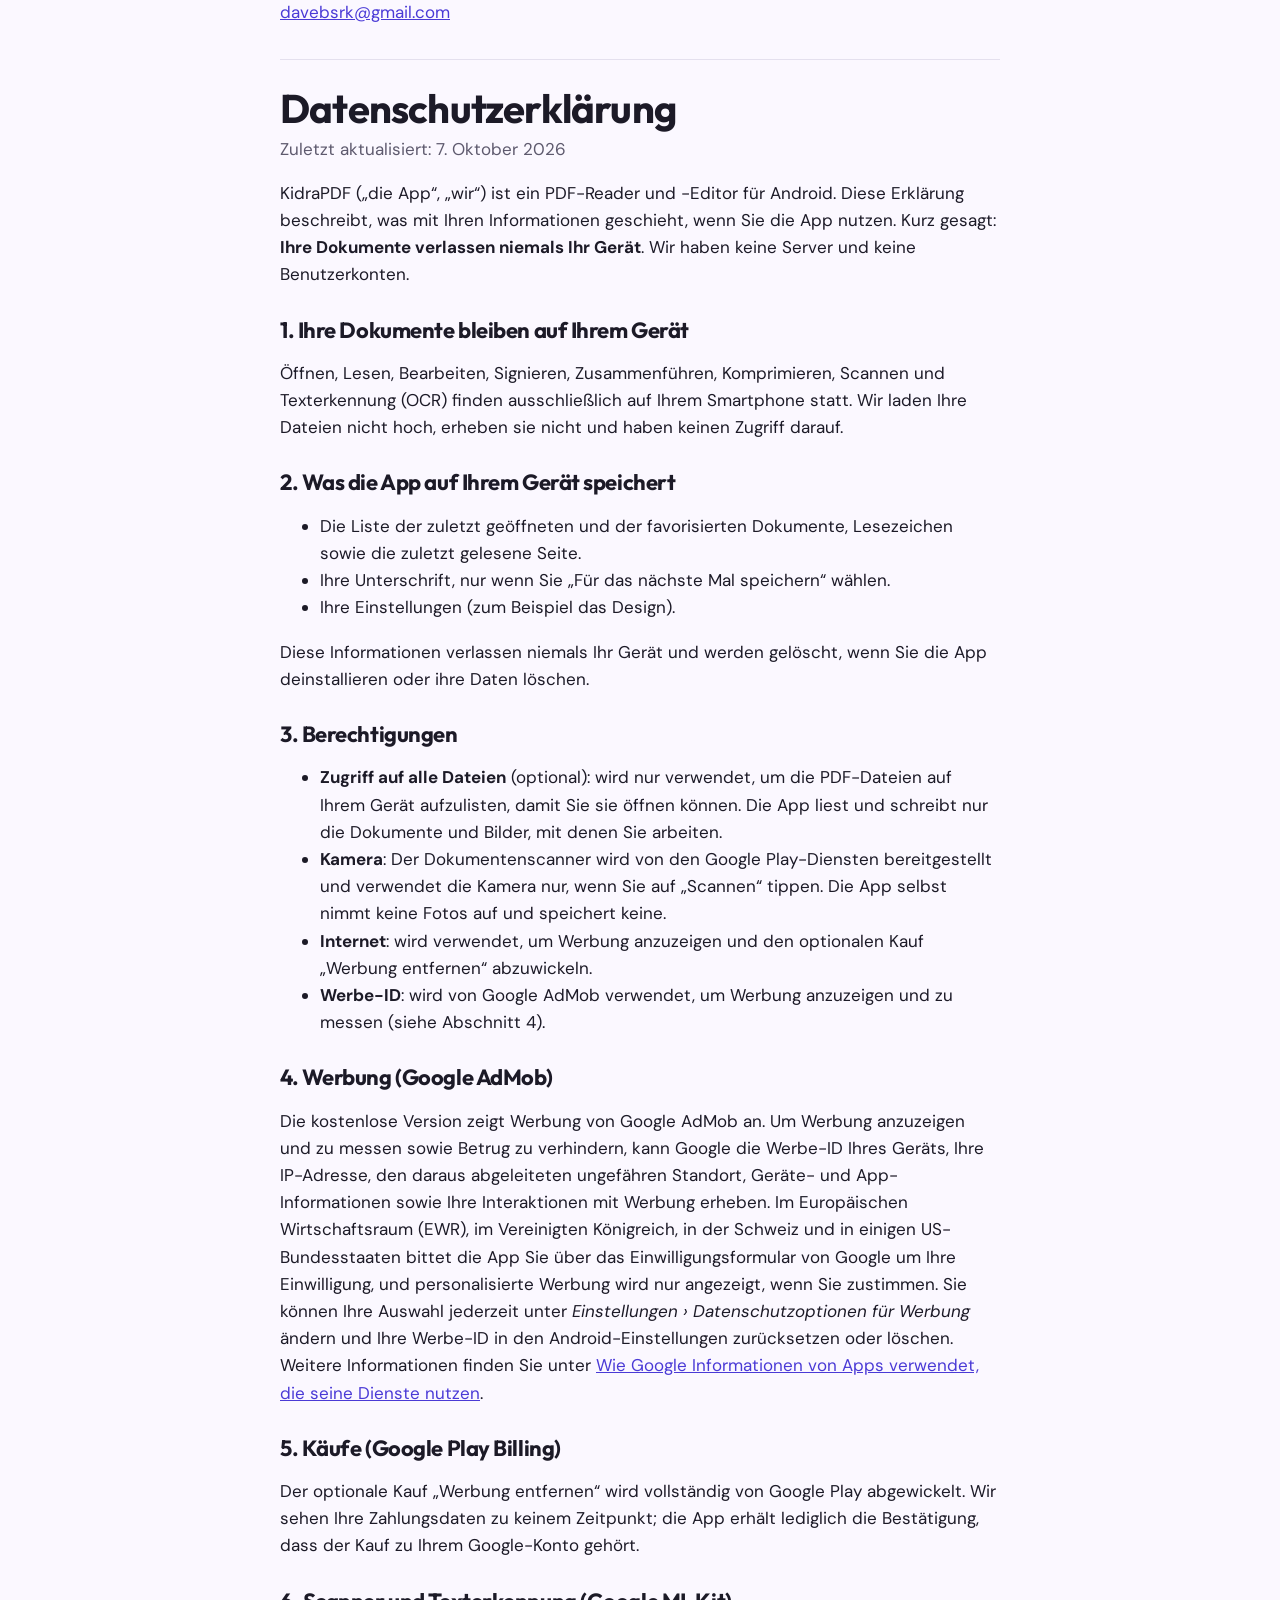
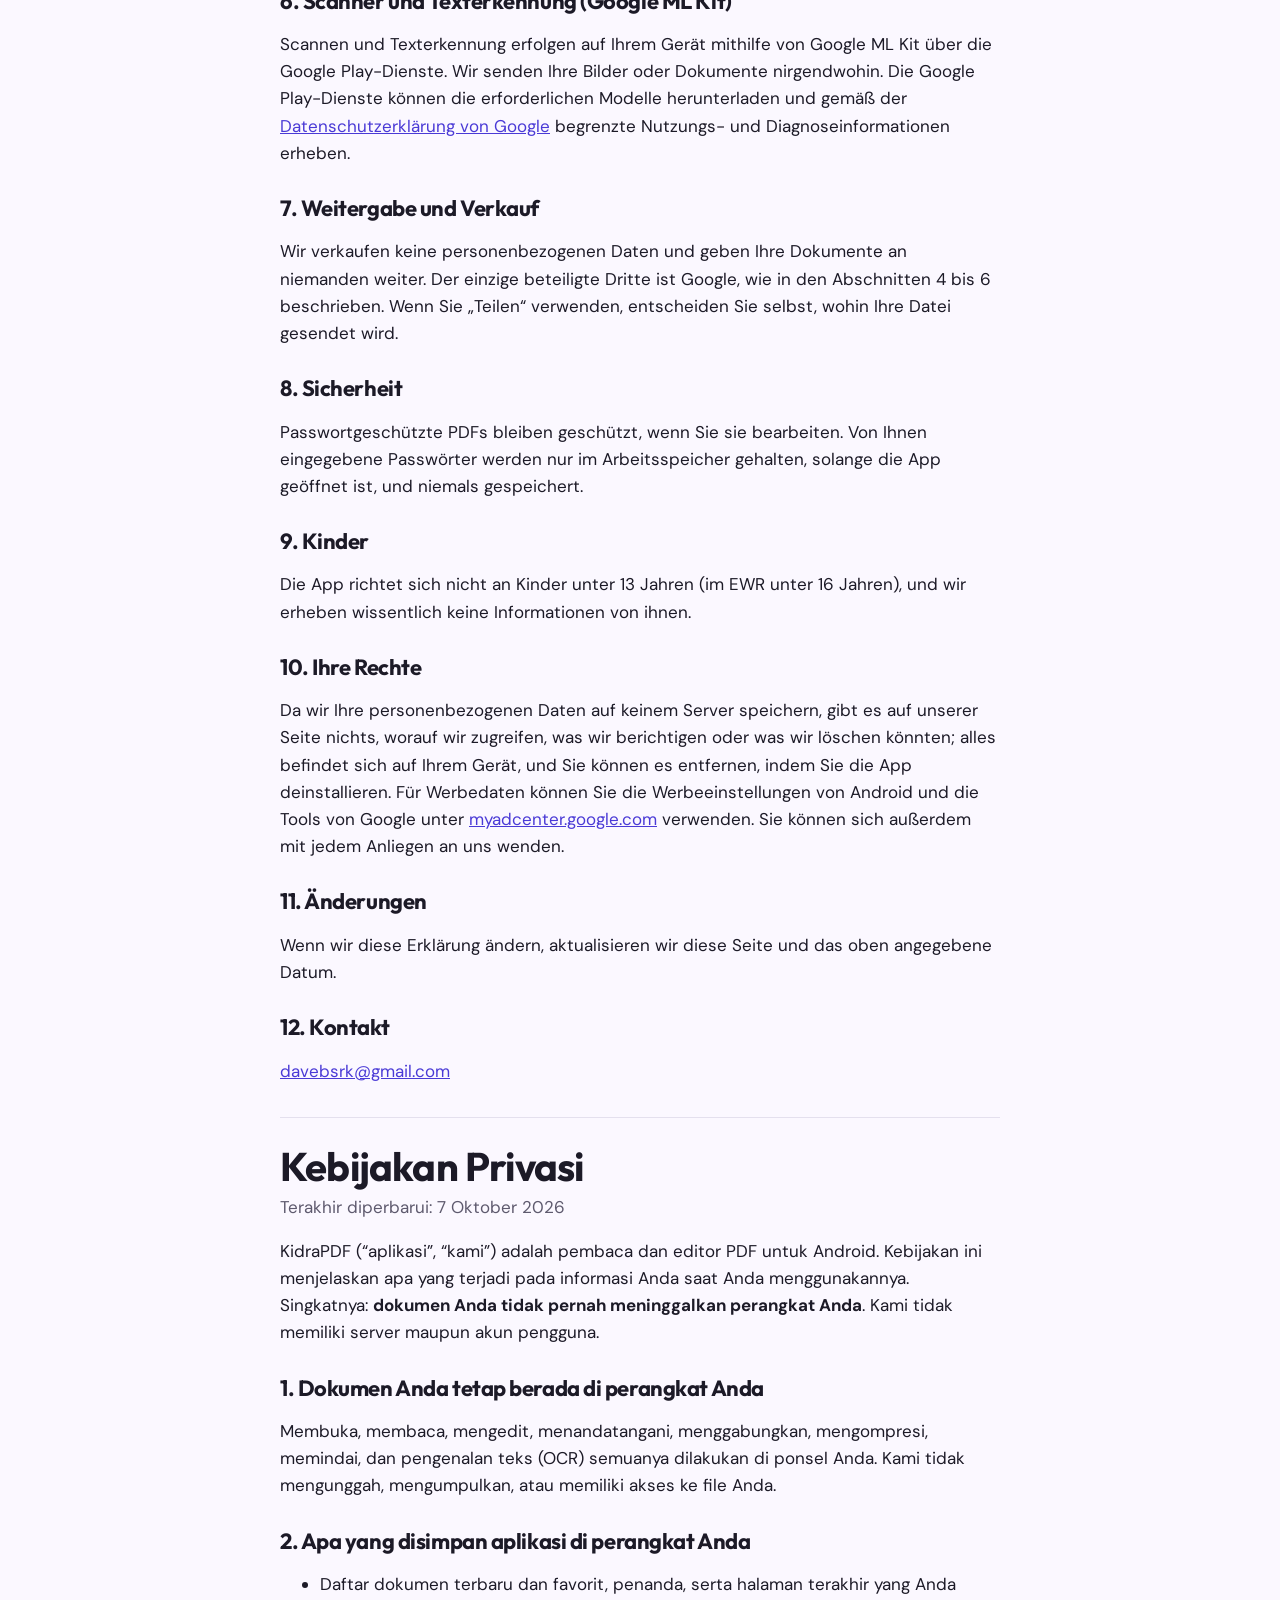
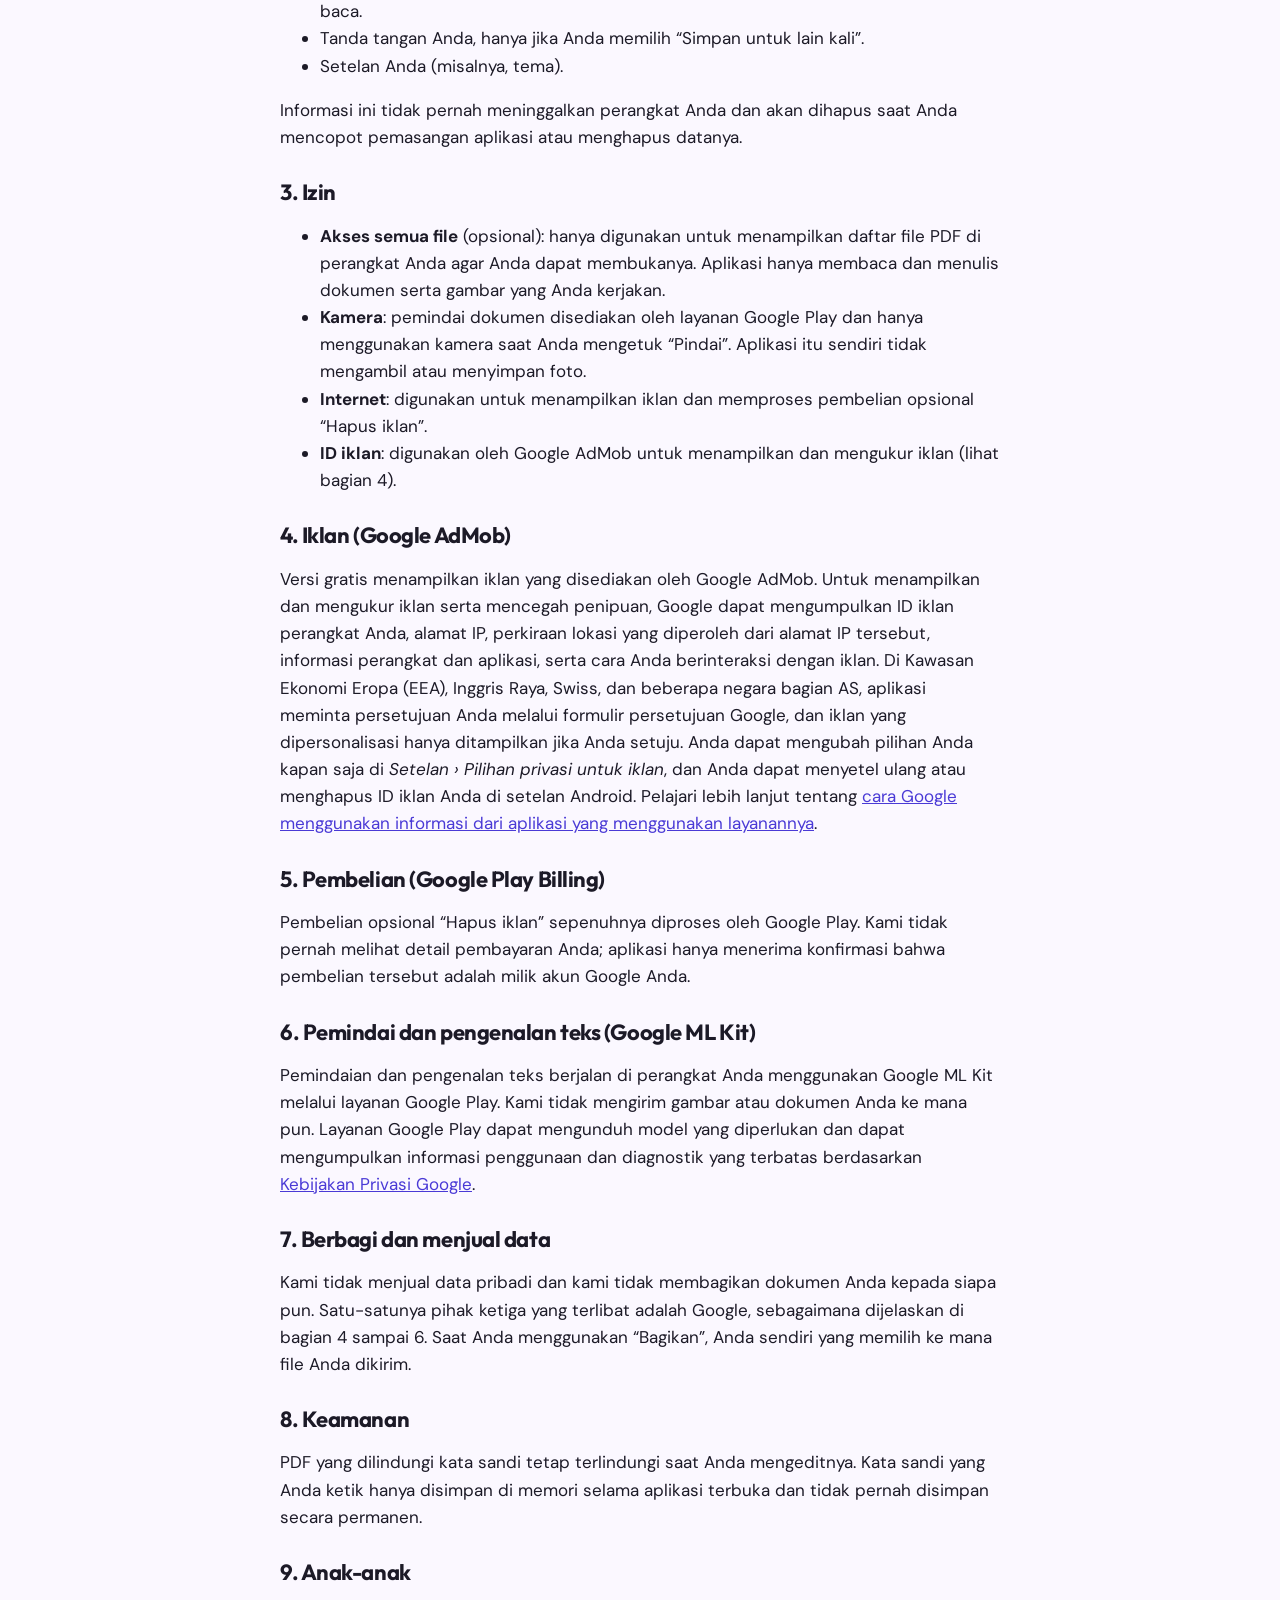
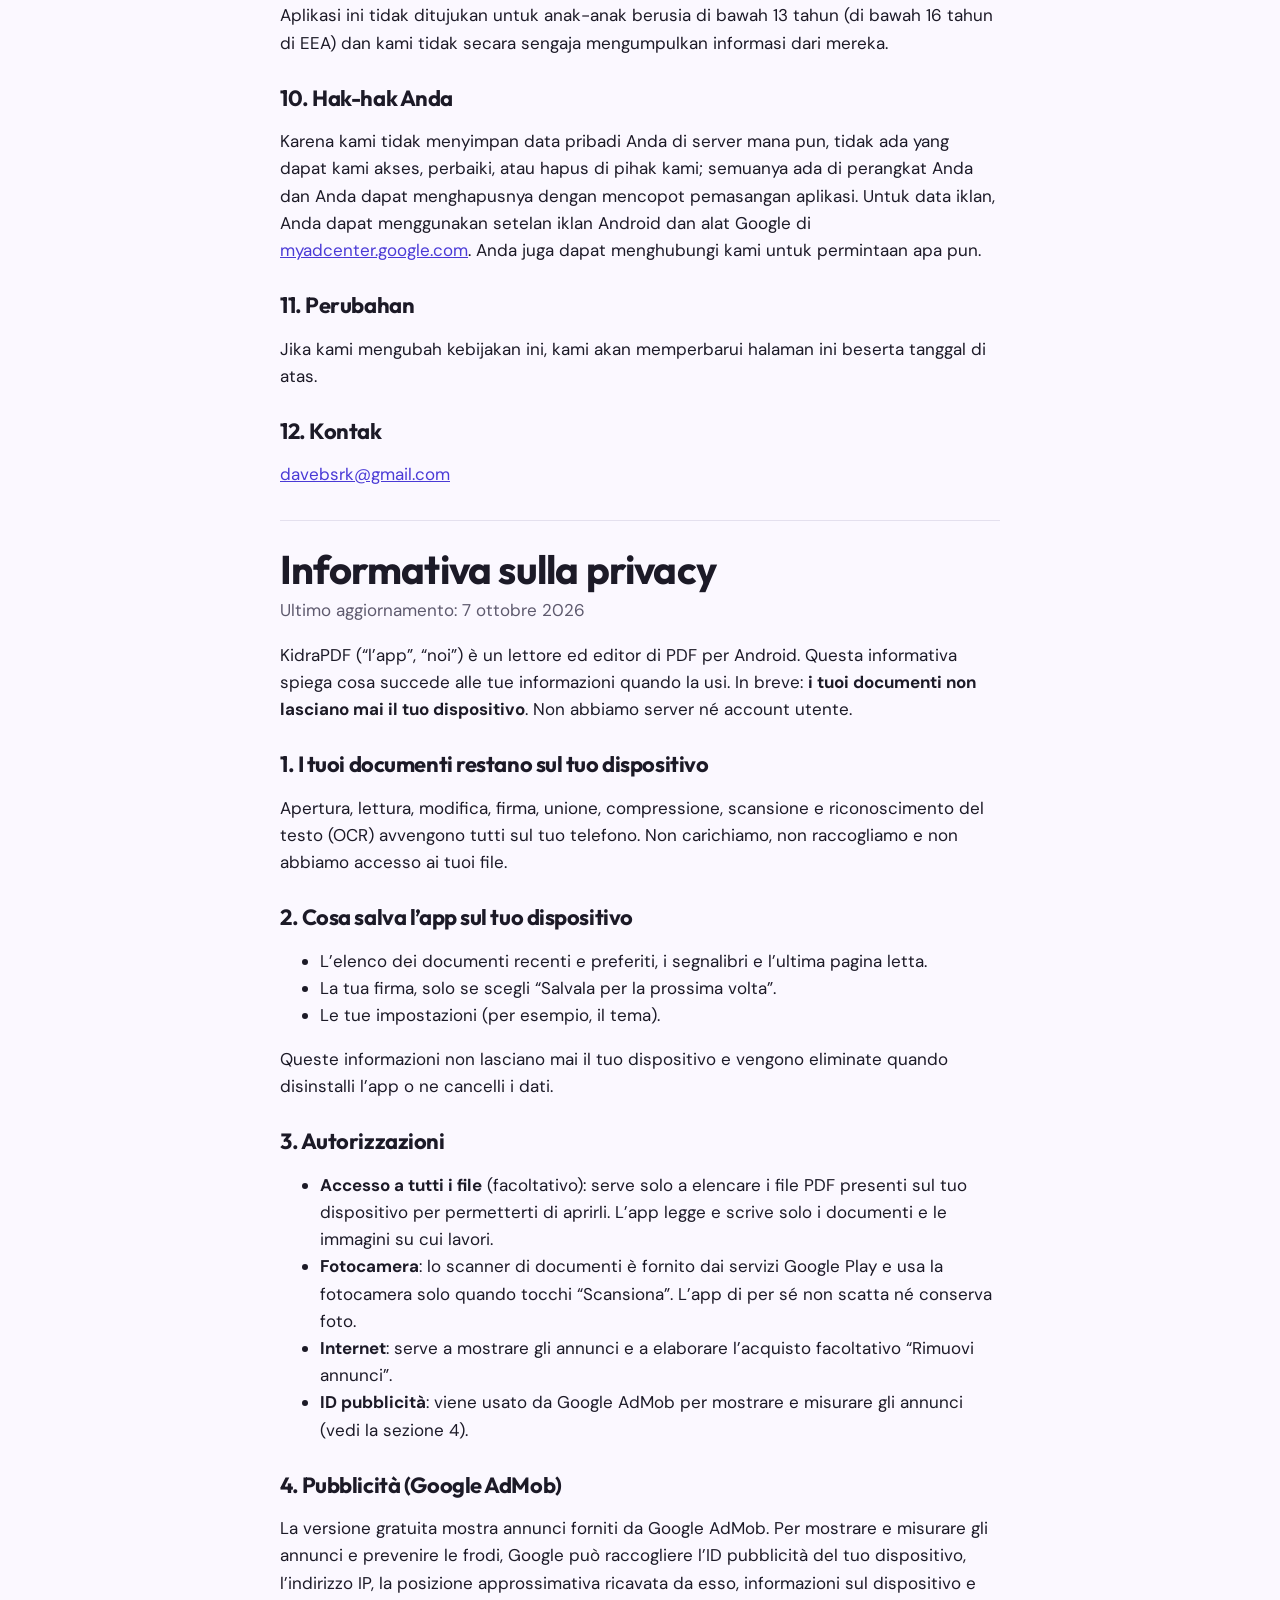
==== commit 572e3ac7: "Política de privacidad de KidraPDF en 10 idiomas" ====
--- a/kidrapdf/privacy.html
+++ b/kidrapdf/privacy.html
@@ -13,7 +13,7 @@
 <body>
 <header class="bar">
   <a class="logo" href="./"><img src="symbol.svg" alt="" width="32" height="32"><span>Kidra</span><b>PDF</b></a>
-  <nav class="langs" aria-label="Language"><a href="#en">English</a><a href="#es">Español</a><a href="#pt">Português</a><a href="#fr">Français</a></nav>
+  <nav class="langs" aria-label="Language"><a href="#en" hreflang="en">English</a><a href="#es" hreflang="es">Español</a><a href="#pt" hreflang="pt">Português</a><a href="#fr" hreflang="fr">Français</a><a href="#de" hreflang="de">Deutsch</a><a href="#id" hreflang="id">Bahasa Indonesia</a><a href="#it" hreflang="it">Italiano</a><a href="#tr" hreflang="tr">Türkçe</a><a href="#ru" hreflang="ru">Русский</a><a href="#pl" hreflang="pl">Polski</a></nav>
 </header>
 <main class="doc">
 
@@ -228,7 +228,330 @@
 <h2>12. Contact</h2>
 <p><a href="mailto:davebsrk@gmail.com">davebsrk@gmail.com</a></p>
 </article>
+
+<!-- DEUTSCH -->
+<article id="de" lang="de">
+<h1>Datenschutzerklärung</h1>
+<p class="muted">Zuletzt aktualisiert: 7. Oktober 2026</p>
+<p>KidraPDF („die App“, „wir“) ist ein PDF-Reader und -Editor für Android. Diese Erklärung beschreibt, was mit Ihren Informationen geschieht, wenn Sie die App nutzen. Kurz gesagt: <strong>Ihre Dokumente verlassen niemals Ihr Gerät</strong>. Wir haben keine Server und keine Benutzerkonten.</p>
+
+<h2>1. Ihre Dokumente bleiben auf Ihrem Gerät</h2>
+<p>Öffnen, Lesen, Bearbeiten, Signieren, Zusammenführen, Komprimieren, Scannen und Texterkennung (OCR) finden ausschließlich auf Ihrem Smartphone statt. Wir laden Ihre Dateien nicht hoch, erheben sie nicht und haben keinen Zugriff darauf.</p>
+
+<h2>2. Was die App auf Ihrem Gerät speichert</h2>
+<ul>
+<li>Die Liste der zuletzt geöffneten und der favorisierten Dokumente, Lesezeichen sowie die zuletzt gelesene Seite.</li>
+<li>Ihre Unterschrift, nur wenn Sie „Für das nächste Mal speichern“ wählen.</li>
+<li>Ihre Einstellungen (zum Beispiel das Design).</li>
+</ul>
+<p>Diese Informationen verlassen niemals Ihr Gerät und werden gelöscht, wenn Sie die App deinstallieren oder ihre Daten löschen.</p>
+
+<h2>3. Berechtigungen</h2>
+<ul>
+<li><strong>Zugriff auf alle Dateien</strong> (optional): wird nur verwendet, um die PDF-Dateien auf Ihrem Gerät aufzulisten, damit Sie sie öffnen können. Die App liest und schreibt nur die Dokumente und Bilder, mit denen Sie arbeiten.</li>
+<li><strong>Kamera</strong>: Der Dokumentenscanner wird von den Google Play-Diensten bereitgestellt und verwendet die Kamera nur, wenn Sie auf „Scannen“ tippen. Die App selbst nimmt keine Fotos auf und speichert keine.</li>
+<li><strong>Internet</strong>: wird verwendet, um Werbung anzuzeigen und den optionalen Kauf „Werbung entfernen“ abzuwickeln.</li>
+<li><strong>Werbe-ID</strong>: wird von Google AdMob verwendet, um Werbung anzuzeigen und zu messen (siehe Abschnitt 4).</li>
+</ul>
+
+<h2>4. Werbung (Google AdMob)</h2>
+<p>Die kostenlose Version zeigt Werbung von Google AdMob an. Um Werbung anzuzeigen und zu messen sowie Betrug zu verhindern, kann Google die Werbe-ID Ihres Geräts, Ihre IP-Adresse, den daraus abgeleiteten ungefähren Standort, Geräte- und App-Informationen sowie Ihre Interaktionen mit Werbung erheben. Im Europäischen Wirtschaftsraum (EWR), im Vereinigten Königreich, in der Schweiz und in einigen US-Bundesstaaten bittet die App Sie über das Einwilligungsformular von Google um Ihre Einwilligung, und personalisierte Werbung wird nur angezeigt, wenn Sie zustimmen. Sie können Ihre Auswahl jederzeit unter <em>Einstellungen › Datenschutzoptionen für Werbung</em> ändern und Ihre Werbe-ID in den Android-Einstellungen zurücksetzen oder löschen. Weitere Informationen finden Sie unter <a href="https://policies.google.com/technologies/ads?hl=de">Wie Google Informationen von Apps verwendet, die seine Dienste nutzen</a>.</p>
+
+<h2>5. Käufe (Google Play Billing)</h2>
+<p>Der optionale Kauf „Werbung entfernen“ wird vollständig von Google Play abgewickelt. Wir sehen Ihre Zahlungsdaten zu keinem Zeitpunkt; die App erhält lediglich die Bestätigung, dass der Kauf zu Ihrem Google-Konto gehört.</p>
+
+<h2>6. Scanner und Texterkennung (Google ML Kit)</h2>
+<p>Scannen und Texterkennung erfolgen auf Ihrem Gerät mithilfe von Google ML Kit über die Google Play-Dienste. Wir senden Ihre Bilder oder Dokumente nirgendwohin. Die Google Play-Dienste können die erforderlichen Modelle herunterladen und gemäß der <a href="https://policies.google.com/privacy?hl=de">Datenschutzerklärung von Google</a> begrenzte Nutzungs- und Diagnoseinformationen erheben.</p>
+
+<h2>7. Weitergabe und Verkauf</h2>
+<p>Wir verkaufen keine personenbezogenen Daten und geben Ihre Dokumente an niemanden weiter. Der einzige beteiligte Dritte ist Google, wie in den Abschnitten 4 bis 6 beschrieben. Wenn Sie „Teilen“ verwenden, entscheiden Sie selbst, wohin Ihre Datei gesendet wird.</p>
+
+<h2>8. Sicherheit</h2>
+<p>Passwortgeschützte PDFs bleiben geschützt, wenn Sie sie bearbeiten. Von Ihnen eingegebene Passwörter werden nur im Arbeitsspeicher gehalten, solange die App geöffnet ist, und niemals gespeichert.</p>
+
+<h2>9. Kinder</h2>
+<p>Die App richtet sich nicht an Kinder unter 13 Jahren (im EWR unter 16 Jahren), und wir erheben wissentlich keine Informationen von ihnen.</p>
+
+<h2>10. Ihre Rechte</h2>
+<p>Da wir Ihre personenbezogenen Daten auf keinem Server speichern, gibt es auf unserer Seite nichts, worauf wir zugreifen, was wir berichtigen oder was wir löschen könnten; alles befindet sich auf Ihrem Gerät, und Sie können es entfernen, indem Sie die App deinstallieren. Für Werbedaten können Sie die Werbeeinstellungen von Android und die Tools von Google unter <a href="https://myadcenter.google.com">myadcenter.google.com</a> verwenden. Sie können sich außerdem mit jedem Anliegen an uns wenden.</p>
+
+<h2>11. Änderungen</h2>
+<p>Wenn wir diese Erklärung ändern, aktualisieren wir diese Seite und das oben angegebene Datum.</p>
+
+<h2>12. Kontakt</h2>
+<p><a href="mailto:davebsrk@gmail.com">davebsrk@gmail.com</a></p>
+</article>
+<!-- BAHASA INDONESIA -->
+<article id="id" lang="id">
+<h1>Kebijakan Privasi</h1>
+<p class="muted">Terakhir diperbarui: 7 Oktober 2026</p>
+<p>KidraPDF (“aplikasi”, “kami”) adalah pembaca dan editor PDF untuk Android. Kebijakan ini menjelaskan apa yang terjadi pada informasi Anda saat Anda menggunakannya. Singkatnya: <strong>dokumen Anda tidak pernah meninggalkan perangkat Anda</strong>. Kami tidak memiliki server maupun akun pengguna.</p>
+
+<h2>1. Dokumen Anda tetap berada di perangkat Anda</h2>
+<p>Membuka, membaca, mengedit, menandatangani, menggabungkan, mengompresi, memindai, dan pengenalan teks (OCR) semuanya dilakukan di ponsel Anda. Kami tidak mengunggah, mengumpulkan, atau memiliki akses ke file Anda.</p>
+
+<h2>2. Apa yang disimpan aplikasi di perangkat Anda</h2>
+<ul>
+<li>Daftar dokumen terbaru dan favorit, penanda, serta halaman terakhir yang Anda baca.</li>
+<li>Tanda tangan Anda, hanya jika Anda memilih “Simpan untuk lain kali”.</li>
+<li>Setelan Anda (misalnya, tema).</li>
+</ul>
+<p>Informasi ini tidak pernah meninggalkan perangkat Anda dan akan dihapus saat Anda mencopot pemasangan aplikasi atau menghapus datanya.</p>
+
+<h2>3. Izin</h2>
+<ul>
+<li><strong>Akses semua file</strong> (opsional): hanya digunakan untuk menampilkan daftar file PDF di perangkat Anda agar Anda dapat membukanya. Aplikasi hanya membaca dan menulis dokumen serta gambar yang Anda kerjakan.</li>
+<li><strong>Kamera</strong>: pemindai dokumen disediakan oleh layanan Google Play dan hanya menggunakan kamera saat Anda mengetuk “Pindai”. Aplikasi itu sendiri tidak mengambil atau menyimpan foto.</li>
+<li><strong>Internet</strong>: digunakan untuk menampilkan iklan dan memproses pembelian opsional “Hapus iklan”.</li>
+<li><strong>ID iklan</strong>: digunakan oleh Google AdMob untuk menampilkan dan mengukur iklan (lihat bagian 4).</li>
+</ul>
+
+<h2>4. Iklan (Google AdMob)</h2>
+<p>Versi gratis menampilkan iklan yang disediakan oleh Google AdMob. Untuk menampilkan dan mengukur iklan serta mencegah penipuan, Google dapat mengumpulkan ID iklan perangkat Anda, alamat IP, perkiraan lokasi yang diperoleh dari alamat IP tersebut, informasi perangkat dan aplikasi, serta cara Anda berinteraksi dengan iklan. Di Kawasan Ekonomi Eropa (EEA), Inggris Raya, Swiss, dan beberapa negara bagian AS, aplikasi meminta persetujuan Anda melalui formulir persetujuan Google, dan iklan yang dipersonalisasi hanya ditampilkan jika Anda setuju. Anda dapat mengubah pilihan Anda kapan saja di <em>Setelan › Pilihan privasi untuk iklan</em>, dan Anda dapat menyetel ulang atau menghapus ID iklan Anda di setelan Android. Pelajari lebih lanjut tentang <a href="https://policies.google.com/technologies/ads?hl=id">cara Google menggunakan informasi dari aplikasi yang menggunakan layanannya</a>.</p>
+
+<h2>5. Pembelian (Google Play Billing)</h2>
+<p>Pembelian opsional “Hapus iklan” sepenuhnya diproses oleh Google Play. Kami tidak pernah melihat detail pembayaran Anda; aplikasi hanya menerima konfirmasi bahwa pembelian tersebut adalah milik akun Google Anda.</p>
+
+<h2>6. Pemindai dan pengenalan teks (Google ML Kit)</h2>
+<p>Pemindaian dan pengenalan teks berjalan di perangkat Anda menggunakan Google ML Kit melalui layanan Google Play. Kami tidak mengirim gambar atau dokumen Anda ke mana pun. Layanan Google Play dapat mengunduh model yang diperlukan dan dapat mengumpulkan informasi penggunaan dan diagnostik yang terbatas berdasarkan <a href="https://policies.google.com/privacy?hl=id">Kebijakan Privasi Google</a>.</p>
+
+<h2>7. Berbagi dan menjual data</h2>
+<p>Kami tidak menjual data pribadi dan kami tidak membagikan dokumen Anda kepada siapa pun. Satu-satunya pihak ketiga yang terlibat adalah Google, sebagaimana dijelaskan di bagian 4 sampai 6. Saat Anda menggunakan “Bagikan”, Anda sendiri yang memilih ke mana file Anda dikirim.</p>
+
+<h2>8. Keamanan</h2>
+<p>PDF yang dilindungi kata sandi tetap terlindungi saat Anda mengeditnya. Kata sandi yang Anda ketik hanya disimpan di memori selama aplikasi terbuka dan tidak pernah disimpan secara permanen.</p>
+
+<h2>9. Anak-anak</h2>
+<p>Aplikasi ini tidak ditujukan untuk anak-anak berusia di bawah 13 tahun (di bawah 16 tahun di EEA) dan kami tidak secara sengaja mengumpulkan informasi dari mereka.</p>
+
+<h2>10. Hak-hak Anda</h2>
+<p>Karena kami tidak menyimpan data pribadi Anda di server mana pun, tidak ada yang dapat kami akses, perbaiki, atau hapus di pihak kami; semuanya ada di perangkat Anda dan Anda dapat menghapusnya dengan mencopot pemasangan aplikasi. Untuk data iklan, Anda dapat menggunakan setelan iklan Android dan alat Google di <a href="https://myadcenter.google.com">myadcenter.google.com</a>. Anda juga dapat menghubungi kami untuk permintaan apa pun.</p>
+
+<h2>11. Perubahan</h2>
+<p>Jika kami mengubah kebijakan ini, kami akan memperbarui halaman ini beserta tanggal di atas.</p>
+
+<h2>12. Kontak</h2>
+<p><a href="mailto:davebsrk@gmail.com">davebsrk@gmail.com</a></p>
+</article>
+<!-- ITALIANO -->
+<article id="it" lang="it">
+<h1>Informativa sulla privacy</h1>
+<p class="muted">Ultimo aggiornamento: 7 ottobre 2026</p>
+<p>KidraPDF (“l’app”, “noi”) è un lettore ed editor di PDF per Android. Questa informativa spiega cosa succede alle tue informazioni quando la usi. In breve: <strong>i tuoi documenti non lasciano mai il tuo dispositivo</strong>. Non abbiamo server né account utente.</p>
+
+<h2>1. I tuoi documenti restano sul tuo dispositivo</h2>
+<p>Apertura, lettura, modifica, firma, unione, compressione, scansione e riconoscimento del testo (OCR) avvengono tutti sul tuo telefono. Non carichiamo, non raccogliamo e non abbiamo accesso ai tuoi file.</p>
+
+<h2>2. Cosa salva l’app sul tuo dispositivo</h2>
+<ul>
+<li>L’elenco dei documenti recenti e preferiti, i segnalibri e l’ultima pagina letta.</li>
+<li>La tua firma, solo se scegli “Salvala per la prossima volta”.</li>
+<li>Le tue impostazioni (per esempio, il tema).</li>
+</ul>
+<p>Queste informazioni non lasciano mai il tuo dispositivo e vengono eliminate quando disinstalli l’app o ne cancelli i dati.</p>
+
+<h2>3. Autorizzazioni</h2>
+<ul>
+<li><strong>Accesso a tutti i file</strong> (facoltativo): serve solo a elencare i file PDF presenti sul tuo dispositivo per permetterti di aprirli. L’app legge e scrive solo i documenti e le immagini su cui lavori.</li>
+<li><strong>Fotocamera</strong>: lo scanner di documenti è fornito dai servizi Google Play e usa la fotocamera solo quando tocchi “Scansiona”. L’app di per sé non scatta né conserva foto.</li>
+<li><strong>Internet</strong>: serve a mostrare gli annunci e a elaborare l’acquisto facoltativo “Rimuovi annunci”.</li>
+<li><strong>ID pubblicità</strong>: viene usato da Google AdMob per mostrare e misurare gli annunci (vedi la sezione 4).</li>
+</ul>
+
+<h2>4. Pubblicità (Google AdMob)</h2>
+<p>La versione gratuita mostra annunci forniti da Google AdMob. Per mostrare e misurare gli annunci e prevenire le frodi, Google può raccogliere l’ID pubblicità del tuo dispositivo, l’indirizzo IP, la posizione approssimativa ricavata da esso, informazioni sul dispositivo e sull’app e il modo in cui interagisci con gli annunci. Nello Spazio economico europeo (SEE), nel Regno Unito, in Svizzera e in alcuni stati degli USA, l’app ti chiede il consenso tramite il modulo di consenso di Google, e gli annunci personalizzati vengono mostrati solo se accetti. Puoi cambiare la tua scelta in qualsiasi momento in <em>Impostazioni › Scelte sulla privacy per gli annunci</em>, e puoi reimpostare o eliminare il tuo ID pubblicità nelle impostazioni di Android. Scopri di più su <a href="https://policies.google.com/technologies/ads?hl=it">come Google utilizza le informazioni dei siti o delle app che utilizzano i suoi servizi</a>.</p>
+
+<h2>5. Acquisti (Google Play Billing)</h2>
+<p>L’acquisto facoltativo “Rimuovi annunci” è gestito interamente da Google Play. Non vediamo mai i tuoi dati di pagamento; l’app riceve solo la conferma che l’acquisto appartiene al tuo account Google.</p>
+
+<h2>6. Scanner e riconoscimento del testo (Google ML Kit)</h2>
+<p>La scansione e il riconoscimento del testo avvengono sul tuo dispositivo con Google ML Kit, tramite i servizi Google Play. Non inviamo le tue immagini o i tuoi documenti da nessuna parte. I servizi Google Play possono scaricare i modelli necessari e raccogliere informazioni limitate sull’utilizzo e di diagnostica secondo le <a href="https://policies.google.com/privacy?hl=it">Norme sulla privacy di Google</a>.</p>
+
+<h2>7. Condivisione e vendita</h2>
+<p>Non vendiamo dati personali e non condividiamo i tuoi documenti con nessuno. L’unica terza parte coinvolta è Google, come descritto nelle sezioni da 4 a 6. Quando usi “Condividi”, sei tu a scegliere dove va il tuo file.</p>
+
+<h2>8. Sicurezza</h2>
+<p>I PDF protetti da password restano protetti quando li modifichi. Le password che digiti vengono conservate in memoria solo finché l’app è aperta e non vengono mai salvate.</p>
+
+<h2>9. Minori</h2>
+<p>L’app non è destinata ai minori di 13 anni (16 nel SEE) e non raccogliamo consapevolmente informazioni che li riguardano.</p>
+
+<h2>10. I tuoi diritti</h2>
+<p>Poiché non conserviamo i tuoi dati personali su alcun server, non c’è nulla che possiamo consultare, correggere o eliminare da parte nostra; tutto si trova sul tuo dispositivo e puoi rimuoverlo disinstallando l’app. Per i dati pubblicitari, puoi usare le impostazioni degli annunci di Android e gli strumenti di Google su <a href="https://myadcenter.google.com">myadcenter.google.com</a>. Puoi anche contattarci per qualsiasi richiesta.</p>
+
+<h2>11. Modifiche</h2>
+<p>Se modifichiamo questa informativa, aggiorneremo questa pagina e la data indicata sopra.</p>
+
+<h2>12. Contatti</h2>
+<p><a href="mailto:davebsrk@gmail.com">davebsrk@gmail.com</a></p>
+</article>
+<!-- TÜRKÇE -->
+<article id="tr" lang="tr">
+<h1>Gizlilik Politikası</h1>
+<p class="muted">Son güncelleme: 7 Ekim 2026</p>
+<p>KidraPDF (“uygulama”, “biz”), Android için bir PDF okuyucu ve düzenleyicidir. Bu politika, uygulamayı kullandığınızda bilgilerinize ne olduğunu açıklar. Kısacası: <strong>belgeleriniz cihazınızdan asla çıkmaz</strong>. Sunucumuz ve kullanıcı hesaplarımız yoktur.</p>
+
+<h2>1. Belgeleriniz cihazınızda kalır</h2>
+<p>Açma, okuma, düzenleme, imzalama, birleştirme, sıkıştırma, tarama ve metin tanıma (OCR) işlemlerinin tümü telefonunuzda gerçekleşir. Dosyalarınızı yüklemeyiz, toplamayız ve dosyalarınıza erişimimiz yoktur.</p>
+
+<h2>2. Uygulamanın cihazınızda sakladıkları</h2>
+<ul>
+<li>Son kullanılan ve favori belgelerin listesi, yer imleri ve okuduğunuz son sayfa.</li>
+<li>İmzanız, yalnızca “Sonraki sefer için sakla” seçeneğini seçerseniz.</li>
+<li>Ayarlarınız (örneğin tema).</li>
+</ul>
+<p>Bu bilgiler cihazınızdan asla çıkmaz ve uygulamayı kaldırdığınızda veya uygulamanın verilerini temizlediğinizde silinir.</p>
+
+<h2>3. İzinler</h2>
+<ul>
+<li><strong>Tüm dosyalara erişim</strong> (isteğe bağlı): yalnızca cihazınızdaki PDF dosyalarını listelemek için kullanılır, böylece onları açabilirsiniz. Uygulama yalnızca üzerinde çalıştığınız belgeleri ve görüntüleri okur ve yazar.</li>
+<li><strong>Kamera</strong>: belge tarayıcı Google Play hizmetleri tarafından sağlanır ve kamerayı yalnızca “Tara” düğmesine dokunduğunuzda kullanır. Uygulamanın kendisi fotoğraf çekmez veya saklamaz.</li>
+<li><strong>İnternet</strong>: reklamları göstermek ve isteğe bağlı “Reklamları kaldır” satın alımını işlemek için kullanılır.</li>
+<li><strong>Reklam kimliği</strong>: Google AdMob tarafından reklamları göstermek ve ölçmek için kullanılır (bkz. bölüm 4).</li>
+</ul>
+
+<h2>4. Reklamlar (Google AdMob)</h2>
+<p>Ücretsiz sürüm, Google AdMob tarafından sağlanan reklamları gösterir. Reklamları göstermek ve ölçmek ve dolandırıcılığı önlemek amacıyla Google; cihazınızın reklam kimliğini, IP adresinizi, bu adresten çıkarılan yaklaşık konumunuzu, cihaz ve uygulama bilgilerini ve reklamlarla nasıl etkileşimde bulunduğunuzu toplayabilir. Avrupa Ekonomik Alanı (AEA), Birleşik Krallık, İsviçre ve bazı ABD eyaletlerinde uygulama, Google'ın izin formu aracılığıyla onayınızı ister ve kişiselleştirilmiş reklamlar yalnızca kabul ederseniz gösterilir. Tercihinizi istediğiniz zaman <em>Ayarlar › Reklam gizlilik seçenekleri</em> bölümünden değiştirebilir, reklam kimliğinizi Android ayarlarınızdan sıfırlayabilir veya silebilirsiniz. Daha fazla bilgi için: <a href="https://policies.google.com/technologies/ads?hl=tr">Google'ın, hizmetlerini kullanan uygulamalardan elde ettiği bilgileri nasıl kullandığı</a>.</p>
+
+<h2>5. Satın alımlar (Google Play Billing)</h2>
+<p>İsteğe bağlı “Reklamları kaldır” satın alımı tamamen Google Play tarafından işlenir. Ödeme bilgilerinizi hiçbir zaman görmeyiz; uygulama yalnızca satın alımın Google hesabınıza ait olduğuna dair onayı alır.</p>
+
+<h2>6. Tarayıcı ve metin tanıma (Google ML Kit)</h2>
+<p>Tarama ve metin tanıma, Google Play hizmetleri aracılığıyla Google ML Kit kullanılarak cihazınızda çalışır. Görüntülerinizi veya belgelerinizi hiçbir yere göndermeyiz. Google Play hizmetleri gerekli modelleri indirebilir ve <a href="https://policies.google.com/privacy?hl=tr">Google Gizlilik Politikası</a> kapsamında sınırlı kullanım ve tanılama bilgileri toplayabilir.</p>
+
+<h2>7. Paylaşım ve satış</h2>
+<p>Kişisel verileri satmayız ve belgelerinizi kimseyle paylaşmayız. Sürece dahil olan tek üçüncü taraf, bölüm 4 ile 6 arasında açıklandığı şekliyle Google'dır. “Paylaş” özelliğini kullandığınızda dosyanızın nereye gideceğini siz seçersiniz.</p>
+
+<h2>8. Güvenlik</h2>
+<p>Parola korumalı PDF'ler, onları düzenlediğinizde de korumalı kalır. Yazdığınız parolalar yalnızca uygulama açıkken bellekte tutulur ve hiçbir zaman kaydedilmez.</p>
+
+<h2>9. Çocuklar</h2>
+<p>Uygulama 13 yaşından küçük (AEA'da 16 yaşından küçük) çocuklara yönelik değildir ve onlardan bilerek bilgi toplamayız.</p>
+
+<h2>10. Haklarınız</h2>
+<p>Kişisel verilerinizi herhangi bir sunucuda tutmadığımız için bizim tarafımızda erişilecek, düzeltilecek veya silinecek bir şey yoktur; her şey cihazınızdadır ve uygulamayı kaldırarak silebilirsiniz. Reklam verileri için Android reklam ayarlarınızı ve Google'ın <a href="https://myadcenter.google.com">myadcenter.google.com</a> adresindeki araçlarını kullanabilirsiniz. Her türlü talebiniz için bizimle de iletişime geçebilirsiniz.</p>
+
+<h2>11. Değişiklikler</h2>
+<p>Bu politikayı değiştirirsek bu sayfayı ve yukarıdaki tarihi güncelleriz.</p>
+
+<h2>12. İletişim</h2>
+<p><a href="mailto:davebsrk@gmail.com">davebsrk@gmail.com</a></p>
+</article>
+<!-- РУССКИЙ -->
+<article id="ru" lang="ru">
+<h1>Политика конфиденциальности</h1>
+<p class="muted">Последнее обновление: 7 октября 2026 г.</p>
+<p>KidraPDF («приложение», «мы») — программа для чтения и редактирования PDF-файлов на Android. В этой политике объясняется, что происходит с вашей информацией, когда вы пользуетесь приложением. Коротко говоря: <strong>ваши документы никогда не покидают ваше устройство</strong>. У нас нет серверов и учётных записей пользователей.</p>
+
+<h2>1. Ваши документы остаются на вашем устройстве</h2>
+<p>Открытие, чтение, редактирование, подписание, объединение, сжатие, сканирование и распознавание текста (OCR) — всё это происходит на вашем телефоне. Мы никуда не загружаем ваши файлы, не собираем их и не имеем к ним доступа.</p>
+
+<h2>2. Что приложение хранит на вашем устройстве</h2>
+<ul>
+<li>Список недавних и избранных документов, закладки и последнюю прочитанную страницу.</li>
+<li>Вашу подпись — только если вы выберете «Сохранить на следующий раз».</li>
+<li>Ваши настройки (например, тему оформления).</li>
+</ul>
+<p>Эта информация никогда не покидает ваше устройство и удаляется, когда вы удаляете приложение или очищаете его данные.</p>
+
+<h2>3. Разрешения</h2>
+<ul>
+<li><strong>Доступ ко всем файлам</strong> (необязательно): используется только для вывода списка PDF-файлов на вашем устройстве, чтобы вы могли их открыть. Приложение читает и записывает только те документы и изображения, с которыми вы работаете.</li>
+<li><strong>Камера</strong>: сканер документов предоставляется сервисами Google Play и использует камеру, только когда вы нажимаете «Сканировать». Само приложение не делает и не хранит фотографии.</li>
+<li><strong>Интернет</strong>: используется для показа рекламы и обработки необязательной покупки «Убрать рекламу».</li>
+<li><strong>Рекламный идентификатор</strong>: используется Google AdMob для показа рекламы и оценки её эффективности (см. раздел 4).</li>
+</ul>
+
+<h2>4. Реклама (Google AdMob)</h2>
+<p>В бесплатной версии показывается реклама, предоставляемая Google AdMob. Для показа рекламы, оценки её эффективности и предотвращения мошенничества Google может собирать рекламный идентификатор вашего устройства, IP-адрес, определённое по нему приблизительное местоположение, информацию об устройстве и приложении, а также сведения о том, как вы взаимодействуете с рекламой. В Европейской экономической зоне (ЕЭЗ), Великобритании, Швейцарии и некоторых штатах США приложение запрашивает ваше согласие с помощью формы согласия Google, и персонализированная реклама показывается, только если вы согласны. Вы можете в любой момент изменить свой выбор в разделе <em>Настройки › Настройки конфиденциальности рекламы</em>, а также сбросить или удалить рекламный идентификатор в настройках Android. Подробнее о том, <a href="https://policies.google.com/technologies/ads?hl=ru">как Google использует информацию из приложений, которые пользуются его сервисами</a>.</p>
+
+<h2>5. Покупки (Google Play Billing)</h2>
+<p>Необязательная покупка «Убрать рекламу» полностью обрабатывается Google Play. Мы никогда не видим ваши платёжные данные; приложение получает только подтверждение того, что покупка принадлежит вашему аккаунту Google.</p>
+
+<h2>6. Сканер и распознавание текста (Google ML Kit)</h2>
+<p>Сканирование и распознавание текста выполняются на вашем устройстве с помощью Google ML Kit через сервисы Google Play. Мы никуда не отправляем ваши изображения и документы. Сервисы Google Play могут скачивать необходимые модели и собирать ограниченные сведения об использовании и диагностические данные в соответствии с <a href="https://policies.google.com/privacy?hl=ru">Политикой конфиденциальности Google</a>.</p>
+
+<h2>7. Передача и продажа данных</h2>
+<p>Мы не продаём персональные данные и ни с кем не делимся вашими документами. Единственная задействованная третья сторона — Google, как описано в разделах 4–6. Когда вы используете функцию «Поделиться», вы сами выбираете, куда отправить файл.</p>
+
+<h2>8. Безопасность</h2>
+<p>PDF-файлы, защищённые паролем, остаются защищёнными, когда вы их редактируете. Вводимые вами пароли хранятся в памяти только до тех пор, пока приложение открыто, и никогда не сохраняются.</p>
+
+<h2>9. Дети</h2>
+<p>Приложение не предназначено для детей младше 13 лет (младше 16 лет в ЕЭЗ), и мы сознательно не собираем информацию о них.</p>
+
+<h2>10. Ваши права</h2>
+<p>Поскольку мы не храним ваши персональные данные ни на каком сервере, на нашей стороне нет ничего, к чему можно было бы получить доступ, что можно было бы исправить или удалить: всё хранится на вашем устройстве, и вы можете стереть эти данные, удалив приложение. Для управления рекламными данными используйте настройки рекламы Android и инструменты Google на сайте <a href="https://myadcenter.google.com">myadcenter.google.com</a>. Вы также можете обратиться к нам с любым запросом.</p>
+
+<h2>11. Изменения</h2>
+<p>Если мы изменим эту политику, мы обновим эту страницу и дату, указанную выше.</p>
+
+<h2>12. Контакты</h2>
+<p><a href="mailto:davebsrk@gmail.com">davebsrk@gmail.com</a></p>
+</article>
+<!-- POLSKI -->
+<article id="pl" lang="pl">
+<h1>Polityka prywatności</h1>
+<p class="muted">Ostatnia aktualizacja: 7 października 2026 r.</p>
+<p>KidraPDF („aplikacja”, „my”) to czytnik i edytor plików PDF na Androida. Niniejsza polityka wyjaśnia, co dzieje się z Twoimi informacjami, gdy korzystasz z aplikacji. W skrócie: <strong>Twoje dokumenty nigdy nie opuszczają Twojego urządzenia</strong>. Nie mamy serwerów ani kont użytkowników.</p>
+
+<h2>1. Twoje dokumenty pozostają na Twoim urządzeniu</h2>
+<p>Otwieranie, czytanie, edytowanie, podpisywanie, scalanie, kompresowanie, skanowanie i rozpoznawanie tekstu (OCR) – wszystko to odbywa się na Twoim telefonie. Nie przesyłamy ani nie zbieramy Twoich plików i nie mamy do nich dostępu.</p>
+
+<h2>2. Co aplikacja przechowuje na Twoim urządzeniu</h2>
+<ul>
+<li>Lista ostatnich i ulubionych dokumentów, zakładki oraz ostatnio czytana strona.</li>
+<li>Twój podpis, tylko jeśli wybierzesz „Zachowaj na następny raz”.</li>
+<li>Twoje ustawienia (na przykład motyw).</li>
+</ul>
+<p>Te informacje nigdy nie opuszczają Twojego urządzenia i są usuwane po odinstalowaniu aplikacji lub wyczyszczeniu jej danych.</p>
+
+<h2>3. Uprawnienia</h2>
+<ul>
+<li><strong>Dostęp do wszystkich plików</strong> (opcjonalnie): używany wyłącznie do wyświetlenia listy plików PDF na Twoim urządzeniu, dzięki czemu możesz je otworzyć. Aplikacja odczytuje i zapisuje wyłącznie dokumenty i obrazy, z którymi pracujesz.</li>
+<li><strong>Aparat</strong>: skaner dokumentów jest dostarczany przez usługi Google Play i używa aparatu tylko wtedy, gdy naciśniesz „Skanuj”. Sama aplikacja nie robi ani nie przechowuje zdjęć.</li>
+<li><strong>Internet</strong>: używany do wyświetlania reklam i do obsługi opcjonalnego zakupu „Usuń reklamy”.</li>
+<li><strong>Identyfikator wyświetlania reklam</strong>: używany przez Google AdMob do wyświetlania reklam i ich pomiaru (zob. sekcja 4).</li>
+</ul>
+
+<h2>4. Reklamy (Google AdMob)</h2>
+<p>Wersja bezpłatna wyświetla reklamy dostarczane przez Google AdMob. W celu wyświetlania i pomiaru reklam oraz zapobiegania oszustwom Google może zbierać identyfikator wyświetlania reklam Twojego urządzenia, adres IP, przybliżoną lokalizację ustaloną na jego podstawie, informacje o urządzeniu i aplikacji oraz informacje o tym, jak wchodzisz w interakcje z reklamami. W Europejskim Obszarze Gospodarczym (EOG), Wielkiej Brytanii, Szwajcarii i niektórych stanach USA aplikacja prosi o Twoją zgodę za pomocą formularza zgody Google, a spersonalizowane reklamy są wyświetlane tylko wtedy, gdy wyrazisz zgodę. Swój wybór możesz w każdej chwili zmienić w <em>Ustawienia › Ustawienia prywatności reklam</em>, a identyfikator wyświetlania reklam możesz zresetować lub usunąć w ustawieniach Androida. Dowiedz się więcej o tym, <a href="https://policies.google.com/technologies/ads?hl=pl">jak Google wykorzystuje informacje z aplikacji korzystających z jego usług</a>.</p>
+
+<h2>5. Zakupy (Google Play Billing)</h2>
+<p>Opcjonalny zakup „Usuń reklamy” jest w całości obsługiwany przez Google Play. Nigdy nie widzimy Twoich danych płatniczych; aplikacja otrzymuje jedynie potwierdzenie, że zakup należy do Twojego konta Google.</p>
+
+<h2>6. Skaner i rozpoznawanie tekstu (Google ML Kit)</h2>
+<p>Skanowanie i rozpoznawanie tekstu odbywają się na Twoim urządzeniu przy użyciu Google ML Kit za pośrednictwem usług Google Play. Nigdzie nie wysyłamy Twoich obrazów ani dokumentów. Usługi Google Play mogą pobierać wymagane modele i mogą zbierać ograniczone dane dotyczące użytkowania i diagnostyki zgodnie z <a href="https://policies.google.com/privacy?hl=pl">Polityką prywatności Google</a>.</p>
+
+<h2>7. Udostępnianie i sprzedaż danych</h2>
+<p>Nie sprzedajemy danych osobowych i nie udostępniamy nikomu Twoich dokumentów. Jedyną zaangażowaną stroną trzecią jest Google, zgodnie z opisem w sekcjach od 4 do 6. Gdy korzystasz z opcji „Udostępnij”, to Ty decydujesz, dokąd trafi Twój plik.</p>
+
+<h2>8. Bezpieczeństwo</h2>
+<p>Pliki PDF chronione hasłem pozostają chronione podczas ich edytowania. Wpisywane przez Ciebie hasła są przechowywane w pamięci wyłącznie wtedy, gdy aplikacja jest otwarta, i nigdy nie są zapisywane.</p>
+
+<h2>9. Dzieci</h2>
+<p>Aplikacja nie jest skierowana do dzieci w wieku poniżej 13 lat (poniżej 16 lat w EOG) i świadomie nie zbieramy od nich informacji.</p>
+
+<h2>10. Twoje prawa</h2>
+<p>Ponieważ nie przechowujemy Twoich danych osobowych na żadnym serwerze, po naszej stronie nie ma niczego, do czego moglibyśmy uzyskać dostęp, co moglibyśmy poprawić lub usunąć; wszystko znajduje się na Twoim urządzeniu i możesz to usunąć, odinstalowując aplikację. W przypadku danych reklamowych możesz skorzystać z ustawień reklam w Androidzie oraz z narzędzi Google na stronie <a href="https://myadcenter.google.com">myadcenter.google.com</a>. Możesz też zwrócić się do nas z dowolnym wnioskiem.</p>
+
+<h2>11. Zmiany</h2>
+<p>Jeśli zmienimy tę politykę, zaktualizujemy tę stronę oraz powyższą datę.</p>
+
+<h2>12. Kontakt</h2>
+<p><a href="mailto:davebsrk@gmail.com">davebsrk@gmail.com</a></p>
+</article>
 </main>
 <footer class="foot">© 2026 KidraPDF</footer>
+<script>
+// Opened without a #language (from Play, for example): jump to the visitor's language if the page has it.
+if (!location.hash) {
+  for (const tag of navigator.languages || [navigator.language]) {
+    const code = tag.toLowerCase().split("-")[0].replace(/^in$/, "id");
+    const article = document.getElementById(code);
+    if (article && article.tagName === "ARTICLE") { if (code !== "en") article.scrollIntoView(); break; }
+  }
+}
+</script>
 </body>
 </html>
--- a/kidrapdf/style.css
+++ b/kidrapdf/style.css
@@ -8,8 +8,11 @@
   padding:14px 20px;background:color-mix(in srgb,var(--ground) 92%,transparent);backdrop-filter:blur(8px);border-bottom:1px solid var(--line)}
 .logo{display:flex;align-items:center;gap:8px;text-decoration:none;color:var(--ink);font:700 24px 'Outfit',sans-serif;letter-spacing:-.03em}
 .logo b{font-size:11px;letter-spacing:.02em;color:var(--on-indigo);background:var(--indigo);border-radius:99px;padding:2px 8px}
-.langs{display:flex;flex-wrap:wrap;gap:6px}
+.langs{display:flex;gap:6px;max-width:100%;overflow-x:auto;scrollbar-width:none}
+.langs::-webkit-scrollbar{display:none}
+.langs a{flex:none}
 .langs a{text-decoration:none;font-size:14px;font-weight:600;padding:6px 12px;border-radius:99px;background:var(--card);color:var(--ink)}
+@media (max-width:720px){html{scroll-padding-top:128px}}
 .doc{max-width:760px;margin:0 auto;padding:24px 20px 64px}
 .doc article{padding-top:24px;border-top:1px solid var(--line);margin-top:32px}
 .doc article:first-child{border-top:0;margin-top:0}
